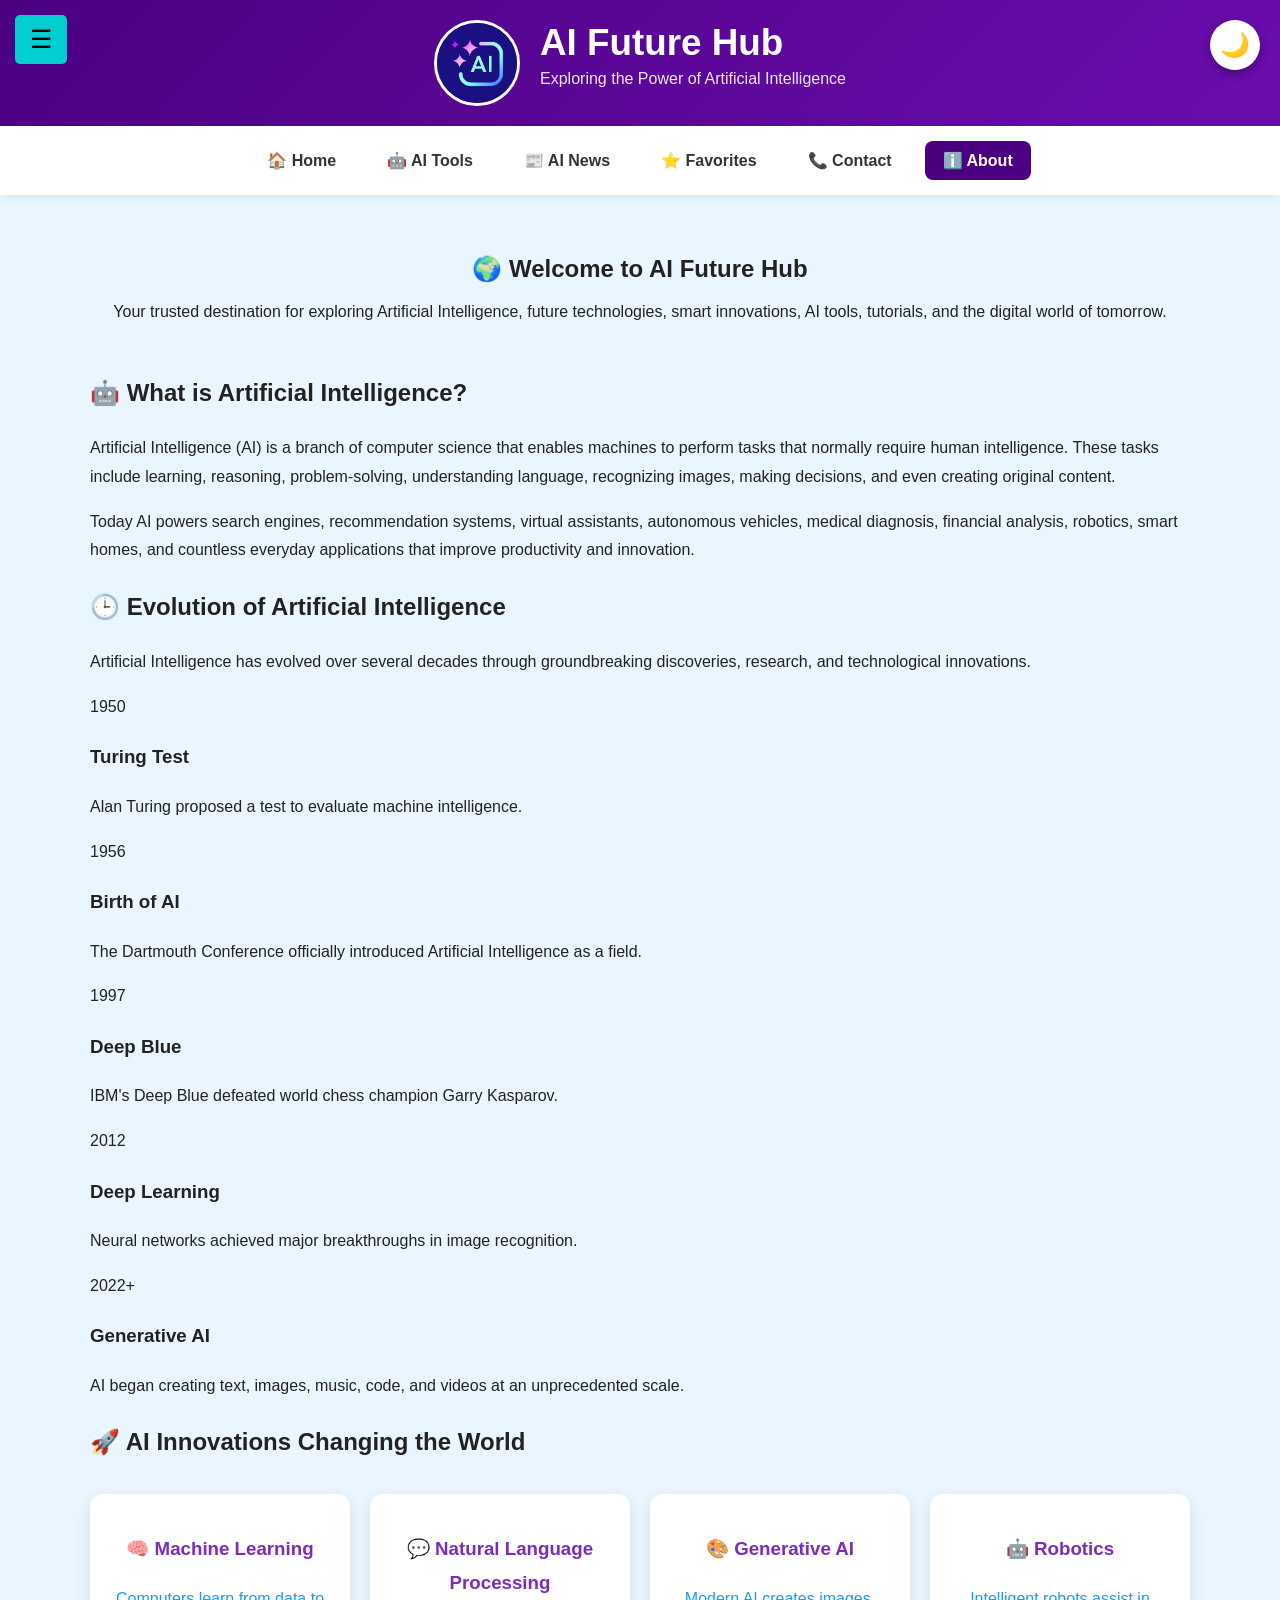
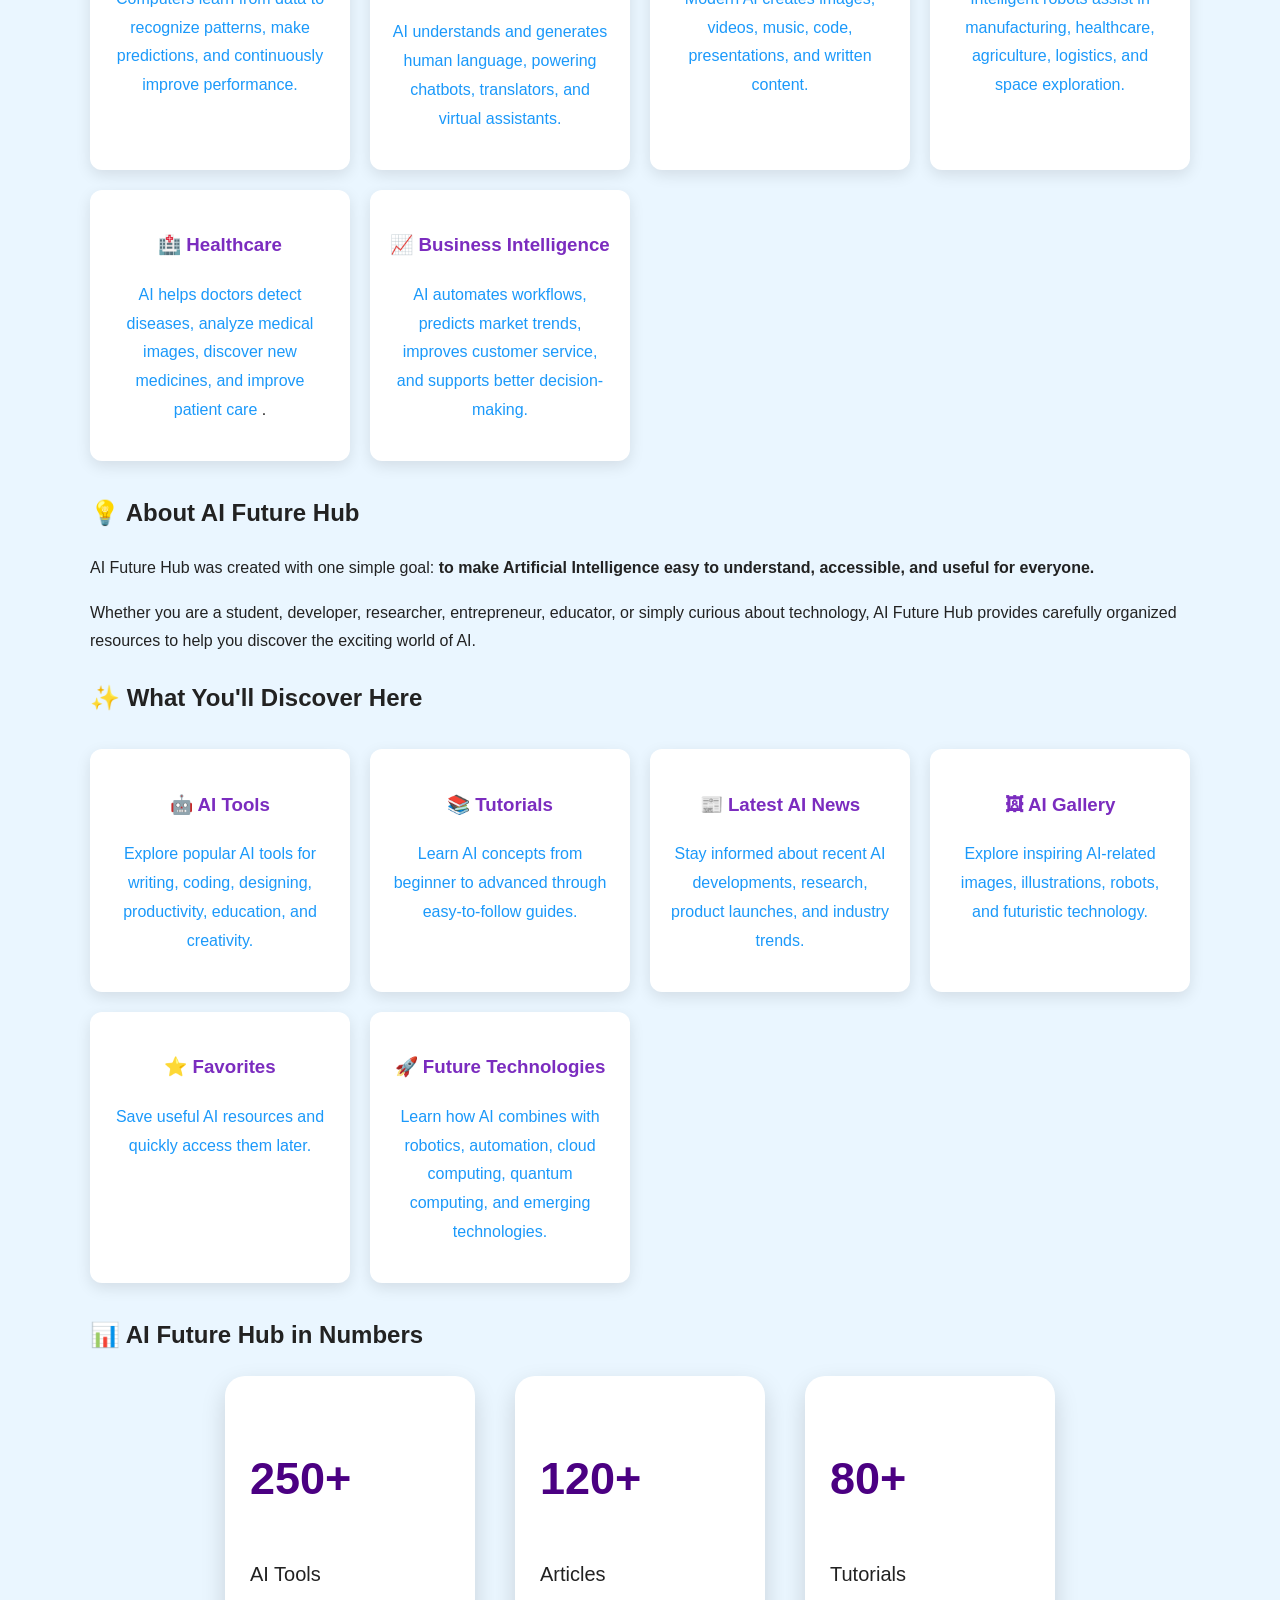
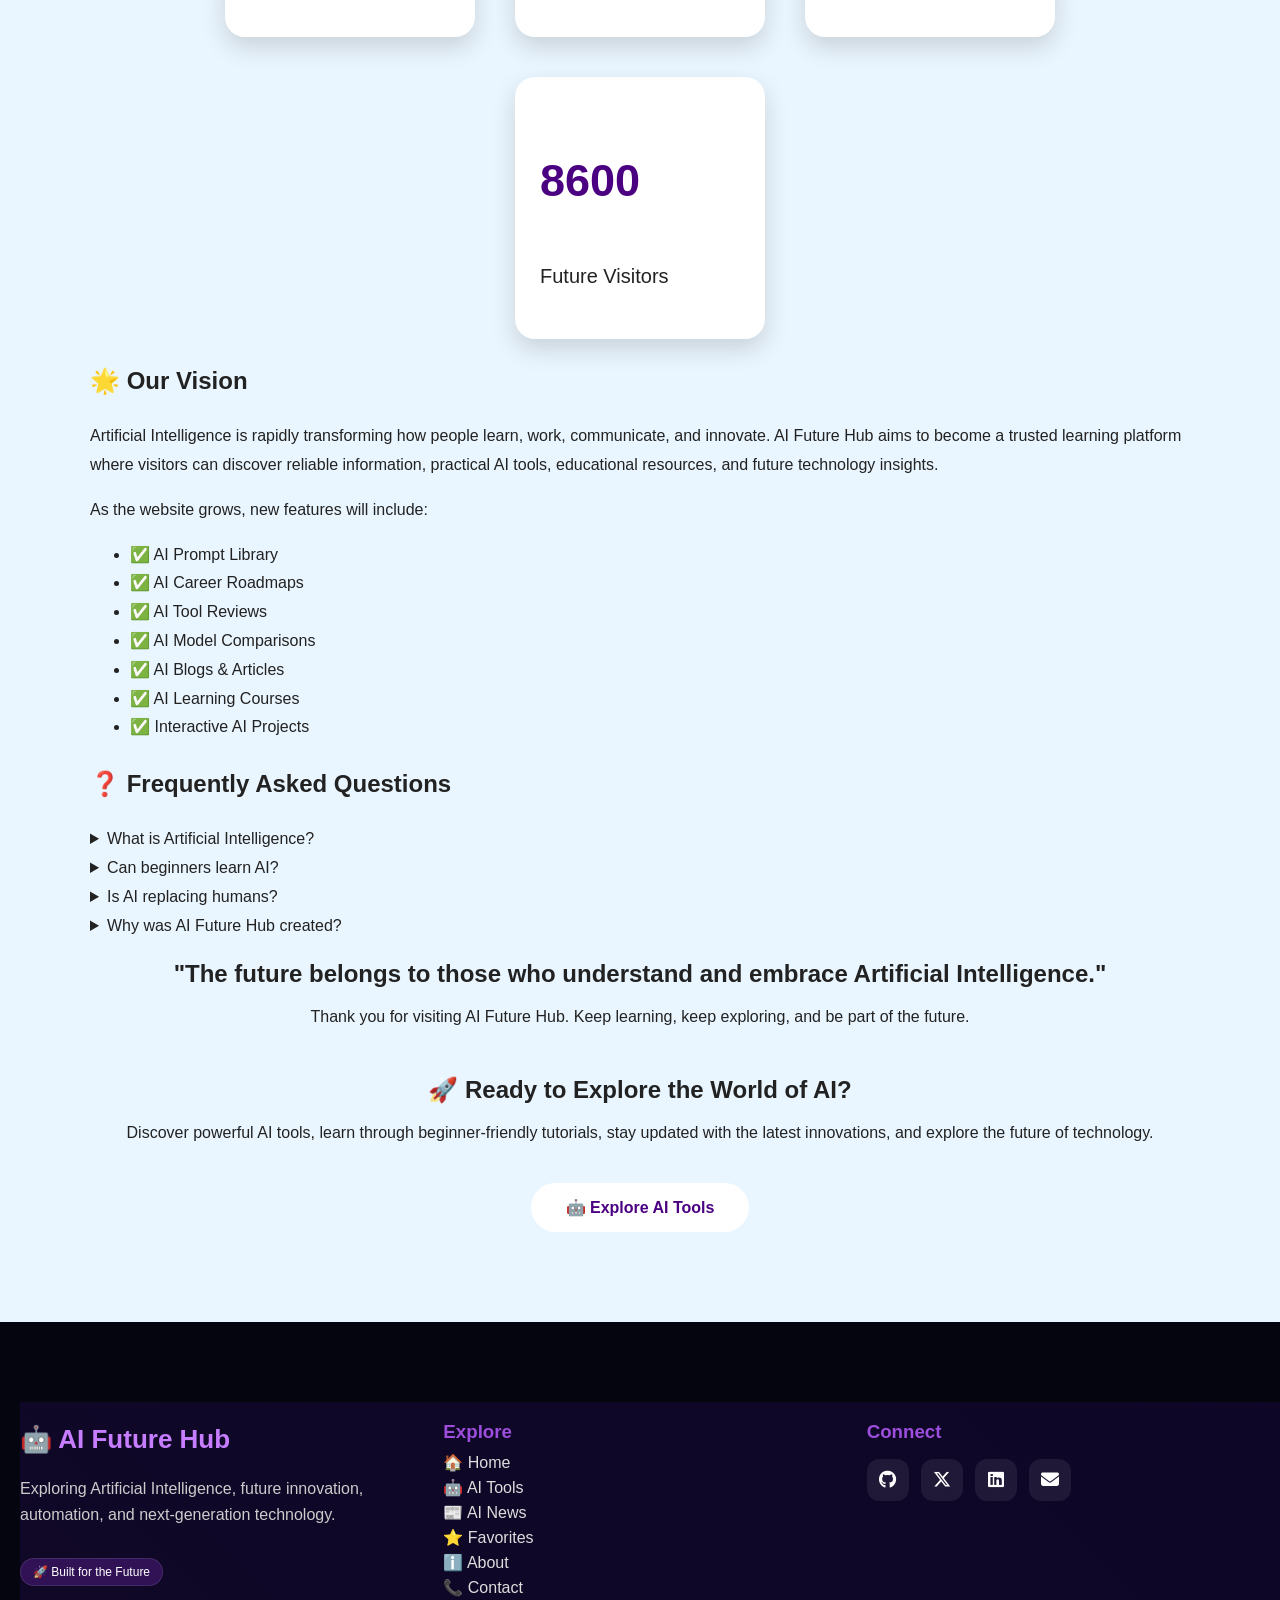
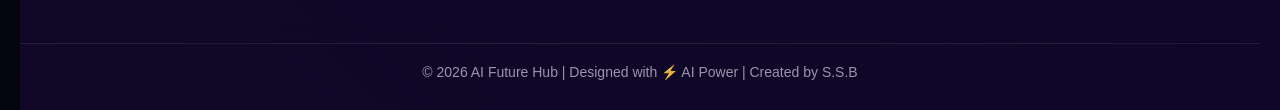
==== about.html @ 4ff78da8 "Add files via upload" ====
<!DOCTYPE html>
<html>

<head>


    <title> AI Future Hub</title>


    <meta charset="UTF-8">
    <meta name="viewport" content="width=device-width, initial-scale=1.0">
    <meta name="description"
        content="AI Future Hub explores artificial intelligence, AI tools, innovations, tutorials, and future technology trends.">


    <meta name="keywords"
        content="AI, Artificial Intelligence, AI tools, Machine Learning, Robotics, Future Technology">


    <meta name="author" content="AI Future Hub">

    <meta property="og:title" content="AI Future Hub">


    <meta property="og:description" content="Explore AI tools, innovations, tutorials and future technology.">




    <meta property="og:type" content="website">
    <meta property="og:url" content="https://aifuturehub.github.io/AI-Future-Hub/">
    <meta property="og:image" content="https://aifuturehub.github.io/AI-Future-Hub/ai_logo.png">


    <link rel="canonical" href="https://aifuturehub.github.io/AI-Future-Hub/">

    <meta name="twitter:card" content="summary_large_image">

    <meta name="twitter:title" content="AI Future Hub">

    <meta name="twitter:description" content="Explore AI tools and future technology">
    <meta name="twitter:image" content="https://aifuturehub.github.io/AI-Future-Hub/ai_logo.png">
    <meta name="robots" content="index, follow">
    <meta name="theme-color" content="#4B0082">




    <meta property="og:site_name" content="AI Future Hub">

    <meta property="og:locale" content="en_US">

    <link rel="stylesheet" href="https://cdnjs.cloudflare.com/ajax/libs/font-awesome/6.5.0/css/all.min.css">

    <link rel="stylesheet" href="style.css">
    <link rel="icon" href="./ai_logo.png" type="image/png">
    <link rel="shortcut icon" href="./ai_logo.png" type="image/png">




</head>

<body>

    <div class="particles"></div>


    <button id="topBtn" title="Go to top">
        ↑
    </button>

    <div class="cursor-glow"></div>

    <button id="themeToggle" class="theme-btn">🌙</button>
    <!-- Sidebar Button -->
    <button class="menu-btn" onclick="openSidebar()">☰</button>

    <!-- Sidebar -->
    <div id="sidebar" class="sidebar">

        <a href="javascript:void(0)" class="closebtn" onclick="closeSidebar()">&times;</a>
        <a href="index.html#home">🏠 Home</a>

        <a href="tools.html">🤖 AI Tools</a>
        <a href="news.html">📰 AI News</a>
        <a href="index.html#tutorials">📚 Tutorials</a>
        <a href="favorites.html">⭐ Favorites</a>
        <a href="contact.html">📞 Contact</a>
        <a href="about.html">ℹ️ About</a>

    </div>





    <!-- Header -->
    <header class="site-header">

        <div class="logo-area">

            <img src="ai_logo.png" alt="AI Future Hub Logo" class="site-logo">

            <div>

                <h1>AI Future Hub</h1>

                <p class="tagline">
                    Exploring the Power of Artificial Intelligence
                </p>

            </div>

        </div>

    </header>

    <!-- Navigation -->

    <nav class="navbar">

        <a href="index.html">🏠 Home</a>
        <a href="tools.html">🤖 AI Tools</a>
        <a href="news.html">📰 AI News</a>
        <a href="favorites.html">⭐ Favorites</a>
        <a href="contact.html">📞 Contact</a>
        <a href="about.html" class="active">ℹ️ About</a>

    </nav>


    <main class="page-container">

        <!-- Hero -->

        <section class="page-banner">

            <h1>🌍 Welcome to AI Future Hub</h1>

            <p>

                Your trusted destination for exploring Artificial Intelligence,
                future technologies, smart innovations, AI tools, tutorials,
                and the digital world of tomorrow.

            </p>

        </section>



        <!-- About AI -->

        <section class="about-section">

            <h2>🤖 What is Artificial Intelligence?</h2>

            <p>

                Artificial Intelligence (AI) is a branch of computer science
                that enables machines to perform tasks that normally require
                human intelligence. These tasks include learning, reasoning,
                problem-solving, understanding language, recognizing images,
                making decisions, and even creating original content.

            </p>

            <p>

                Today AI powers search engines, recommendation systems,
                virtual assistants, autonomous vehicles, medical diagnosis,
                financial analysis, robotics, smart homes, and countless
                everyday applications that improve productivity and innovation.

            </p>

        </section>


        <!-- AI Timeline -->

        <section class="about-section">

            <h2>🕒 Evolution of Artificial Intelligence</h2>

            <p>
                Artificial Intelligence has evolved over several decades through
                groundbreaking discoveries, research, and technological innovations.
            </p>

            <div class="timeline">

                <div class="timeline-item">
                    <span class="year">1950</span>
                    <h3>Turing Test</h3>
                    <p>Alan Turing proposed a test to evaluate machine intelligence.</p>
                </div>

                <div class="timeline-item">
                    <span class="year">1956</span>
                    <h3>Birth of AI</h3>
                    <p>The Dartmouth Conference officially introduced Artificial Intelligence as a field.</p>
                </div>

                <div class="timeline-item">
                    <span class="year">1997</span>
                    <h3>Deep Blue</h3>
                    <p>IBM's Deep Blue defeated world chess champion Garry Kasparov.</p>
                </div>

                <div class="timeline-item">
                    <span class="year">2012</span>
                    <h3>Deep Learning</h3>
                    <p>Neural networks achieved major breakthroughs in image recognition.</p>
                </div>

                <div class="timeline-item">
                    <span class="year">2022+</span>
                    <h3>Generative AI</h3>
                    <p>AI began creating text, images, music, code, and videos at an unprecedented scale.</p>
                </div>

            </div>

        </section>



        <!-- Innovation -->

        <section class="about-section">

            <h2>🚀 AI Innovations Changing the World</h2>

            <div class="feature-grid">

                <div class="feature-card">

                    <h3>
                        <font color="#7b2cbf">🧠 Machine Learning </font>
                    </h3>

                    <p>
                        <font color="1B99FA"> Computers learn from data to recognize patterns,
                            make predictions, and continuously improve performance.
                        </font>



                    </p>

                </div>


                <div class="feature-card">


                    <h3>
                        <font color="#7b2cbf">💬 Natural Language Processing</font>
                    </h3>
                    <p>
                        <font color="1B99FA">
                            AI understands and generates human language,
                            powering chatbots, translators, and virtual assistants.
                        </font>


                    </p>

                </div>


                <div class="feature-card">

                    <h3>
                        <font color="#7b2cbf">🎨 Generative AI</font>
                    </h3>

                    <p>
                        <font color="1B99FA">
                            Modern AI creates images, videos, music,
                            code, presentations, and written content.

                        </font>

                    </p>

                </div>


                <div class="feature-card">

                    <h3>
                        <font color="#7b2cbf">
                            🤖 Robotics
                        </font>
                    </h3>

                    <p>
                        <font color="1B99FA">
                            Intelligent robots assist in manufacturing,
                            healthcare, agriculture, logistics,
                            and space exploration.
                        </font>


                    </p>

                </div>


                <div class="feature-card">

                    <h3>
                        <font color="#7b2cbf">
                            🏥 Healthcare
                        </font>
                    </h3>

                    <p>
                        <font color="1B99FA">
                            AI helps doctors detect diseases,
                            analyze medical images,
                            discover new medicines,
                            and improve patient care
                        </font>
                        .

                    </p>

                </div>


                <div class="feature-card">

                    <h3>
                        <font color="#7b2cbf">
                            📈 Business Intelligence
                        </font>
                    </h3>


                    <p>
                        <font color="1B99FA">
                            AI automates workflows,
                            predicts market trends,
                            improves customer service,
                            and supports better decision-making.

                        </font>

                    </p>

                </div>

            </div>

        </section>



        <!-- About Website -->

        <section class="about-section">

            <h2>💡 About AI Future Hub</h2>

            <p>

                AI Future Hub was created with one simple goal:

                <strong>to make Artificial Intelligence easy to understand,
                    accessible, and useful for everyone.</strong>

            </p>

            <p>

                Whether you are a student,
                developer,
                researcher,
                entrepreneur,
                educator,
                or simply curious about technology,
                AI Future Hub provides carefully organized resources to help
                you discover the exciting world of AI.

            </p>

        </section>



        <!-- Features -->

        <section class="about-section">

            <h2>✨ What You'll Discover Here</h2>

            <div class="feature-grid">

                <div class="feature-card">

                    <h3>
                        <font color="#7b2cbf">
                            🤖 AI Tools
                        </font>
                    </h3>


                    <p>
                        <font color="1B99FA">
                            Explore popular AI tools for writing,
                            coding,
                            designing,
                            productivity,
                            education,
                            and creativity.
                        </font>


                    </p>

                </div>

                <div class="feature-card">

                    <h3>
                        <font color="#7b2cbf">
                            📚 Tutorials
                        </font>
                    </h3>


                    <p>
                        <font color="1B99FA">
                            Learn AI concepts from beginner
                            to advanced through easy-to-follow guides.

                        </font>

                    </p>

                </div>

                <div class="feature-card">

                    <h3>
                        <font color="#7b2cbf">
                            📰 Latest AI News
                        </font>
                    </h3>


                    <p>
                        <font color="1B99FA">
                            Stay informed about recent AI developments,
                            research,
                            product launches,
                            and industry trends.
                        </font>


                    </p>

                </div>

                <div class="feature-card">

                    <h3>
                        <font color="#7b2cbf">
                            🖼 AI Gallery
                        </font>
                    </h3>


                    <p>
                        <font color="1B99FA">
                            Explore inspiring AI-related
                            images,
                            illustrations,
                            robots,
                            and futuristic technology.

                        </font>

                    </p>

                </div>

                <div class="feature-card">

                    <h3>
                        <font color="#7b2cbf">
                            ⭐ Favorites
                        </font>
                    </h3>


                    <p>
                        <font color="1B99FA">
                            Save useful AI resources
                            and quickly access them later.
                        </font>


                    </p>

                </div>

                <div class="feature-card">

                    <h3>
                        <font color="#7b2cbf">
                            🚀 Future Technologies
                        </font>
                    </h3>


                    <p>
                        <font color="1B99FA">
                            Learn how AI combines with robotics,
                            automation,
                            cloud computing,
                            quantum computing,
                            and emerging technologies.

                        </font>

                    </p>

                </div>

            </div>

        </section>


        <!-- Statistics -->

        <section class="about-section">

            <h2>📊 AI Future Hub in Numbers</h2>

            <div class="stats-container">

                <div class="stat-box">
                    <h1 class="counter" data-target="250">0</h1>
                    <p>AI Tools</p>
                </div>

                <div class="stat-box">
                    <h1 class="counter" data-target="120">0</h1>
                    <p>Articles</p>
                </div>

                <div class="stat-box">
                    <h1 class="counter" data-target="80">0</h1>
                    <p>Tutorials</p>
                </div>

                <div class="stat-box">
                    <h1 class="counter" data-target="10000">0</h1>
                    <p>Future Visitors</p>
                </div>

            </div>

        </section>



        <!-- Vision -->

        <section class="about-section">

            <h2>🌟 Our Vision</h2>

            <p>

                Artificial Intelligence is rapidly transforming how people
                learn, work, communicate, and innovate.

                AI Future Hub aims to become a trusted learning platform
                where visitors can discover reliable information,
                practical AI tools,
                educational resources,
                and future technology insights.

            </p>

            <p>

                As the website grows,
                new features will include:

            </p>

            <ul>

                <li>✅ AI Prompt Library</li>

                <li>✅ AI Career Roadmaps</li>

                <li>✅ AI Tool Reviews</li>

                <li>✅ AI Model Comparisons</li>

                <li>✅ AI Blogs & Articles</li>

                <li>✅ AI Learning Courses</li>

                <li>✅ Interactive AI Projects</li>

            </ul>

        </section>


        <!-- FAQ -->

        <section class="about-section">

            <h2>❓ Frequently Asked Questions</h2>

            <details>
                <summary>What is Artificial Intelligence?</summary>

                <p>
                    Artificial Intelligence is the ability of computers to perform
                    tasks that normally require human intelligence such as learning,
                    reasoning, decision-making, and language understanding.
                </p>

            </details>

            <details>
                <summary>Can beginners learn AI?</summary>

                <p>
                    Absolutely. Anyone with curiosity and dedication can start
                    learning AI through tutorials, online courses, and practical projects.
                </p>

            </details>

            <details>
                <summary>Is AI replacing humans?</summary>

                <p>
                    AI is changing how many tasks are performed. In many cases it
                    automates repetitive work while creating demand for new skills
                    and roles that involve working with AI.
                </p>

            </details>

            <details>
                <summary>Why was AI Future Hub created?</summary>

                <p>
                    AI Future Hub aims to make Artificial Intelligence easier to
                    understand by providing tutorials, tools, news, and educational
                    resources in one place.
                </p>

            </details>

        </section>



        <!-- Quote -->

        <section class="page-banner">

            <h2>

                "The future belongs to those who understand and embrace
                Artificial Intelligence."

            </h2>

            <p>

                Thank you for visiting AI Future Hub.
                Keep learning, keep exploring, and be part of the future.

            </p>

        </section>



        <section class="page-banner">

            <h2>🚀 Ready to Explore the World of AI?</h2>

            <p>
                Discover powerful AI tools, learn through beginner-friendly tutorials,
                stay updated with the latest innovations, and explore the future of technology.
            </p>

            <a href="tools.html" class="hero-btn">
                🤖 Explore AI Tools
            </a>

        </section>





    </main>



    <footer class="footer-ultra">

        <!-- animated background layer -->
        <div class="footer-bg-animation"></div>

        <!-- wave top -->
        <div class="footer-wave"></div>

        <div class="footer-container-ultra">

            <!-- BRAND -->
            <div class="footer-box-ultra">

                <h2>🤖 AI Future Hub</h2>

                <p>
                    Exploring Artificial Intelligence,
                    future innovation, automation,
                    and next-generation technology.
                </p>

                <div class="ai-tag">
                    🚀 Built for the Future
                </div>

            </div>

            <!-- LINKS -->
            <div class="footer-box-ultra">

                <h3>Explore</h3>

                <a href="index.html">🏠 Home</a>
                <a href="tools.html">🤖 AI Tools</a>
                <a href="news.html">📰 AI News</a>
                <a href="favorites.html">⭐ Favorites</a>
                <a href="about.html">ℹ️ About</a>
                <a href="contact.html">📞 Contact</a>

            </div>

            <!-- SOCIAL -->
            <div class="footer-box-ultra">

                <h3>Connect</h3>

                <div class="social-ultra">

                    <a href="#" onclick="alert('GitHub link not added yet')"><i class="fab fa-github"></i></a>
                    <a href="#" onclick="alert('Twitter/X link not added yet')"><i class="fab fa-x-twitter"></i></a>
                    <a href="#" onclick="alert('LinkedIn link not added yet')"><i class="fab fa-linkedin"></i></a>
                    <a href="#" onclick="alert('Email will be added later')"><i class="fas fa-envelope"></i></a>

                </div>

            </div>

        </div>

        <div class="footer-bottom-ultra">
            © 2026 AI Future Hub | Designed with ⚡ AI Power | Created by S.S.B
        </div>

    </footer>




    <button id="topBtn" title="Go to top">
        ↑
    </button>


    <script type="module" src="script.js"></script>







</body>

</html>
---- style.css ----
body {
    margin: 0;
    padding: 0;
    background: #EAF6FF;
    font-family: Arial, Helvetica, sans-serif;
    color: #222;
}



.site-header {

    background: linear-gradient(135deg, #4B0082, #6A0DAD);

    color: white;

    padding: 20px;

    box-shadow: 0 5px 15px rgba(0, 0, 0, .2);

}

.logo-area {

    display: flex;

    align-items: center;

    justify-content: center;

    gap: 20px;

    flex-wrap: wrap;

}

.site-logo {

    width: 80px;

    height: 80px;

    border-radius: 50%;

    object-fit: cover;

    border: 3px solid white;

}

.site-header h1 {

    margin: 0;

    font-size: 2.3rem;

}

.tagline {

    margin-top: 6px;

    opacity: .9;

}

.navbar {

    display: flex;

    justify-content: center;

    flex-wrap: wrap;

    gap: 15px;

    background: #fff;

    padding: 15px;

    box-shadow: 0 2px 10px rgba(0, 0, 0, .08);

}

.navbar a {

    text-decoration: none;

    color: #333;

    padding: 10px 18px;

    border-radius: 8px;

    transition: .3s;

    font-weight: bold;

}

.navbar a:hover {

    background: #6A0DAD;

    color: white;

}

.navbar .active {

    background: #4B0082;

    color: white;

}

.navbar {

    position: sticky;

    top: 0;

    z-index: 1000;

}



.page-container {
    max-width: 1100px;
    margin: auto;
    padding: 40px 20px;
}

.page-banner {
    text-align: center;
    margin-bottom: 50px;
}

.about-section {
    line-height: 1.8;
}

.feature-grid {
    display: grid;
    grid-template-columns: repeat(auto-fit, minmax(220px, 1fr));
    gap: 20px;
    margin: 30px 0;
}

.feature-card {
    background: white;
    padding: 20px;
    border-radius: 12px;
    box-shadow: 0 5px 15px rgba(0, 0, 0, .1);
    text-align: center;
    transition: .3s;
}

.feature-card:hover {
    transform: translateY(-6px);
}




/* SIDEBAR */
.sidebar {
    height: 100%;
    width: 0;
    position: fixed;
    top: 0;
    left: 0;
    background: #111;
    overflow-x: hidden;
    transition: 0.4s;
    padding-top: 60px;
    z-index: 999;
}

.sidebar a {
    display: block;
    padding: 15px;
    color: white;
    text-decoration: none;
}

.sidebar a:hover {
    background: #333;
}

.closebtn {
    position: absolute;
    top: 10px;
    right: 20px;
    font-size: 35px;
}


/* MENU BUTTON */
.menu-btn {
    position: fixed;
    top: 15px;
    left: 15px;
    font-size: 25px;
    padding: 10px 15px;
    background: #00CED1;
    border: none;
    cursor: pointer;
    border-radius: 5px;
    z-index: 1000;
}


/* Loading Screen */


#loader {


    position: fixed;


    width: 100%;


    height: 100%;


    background: #4B0082;


    top: 0;


    left: 0;


    display: flex;


    justify-content: center;


    align-items: center;


    z-index: 9999;


    color: white;


    transition: 1s;


}



.loader-content {


    text-align: center;


}



.robot {


    font-size: 70px;


    animation: robotMove 1s infinite alternate;


}



.loader-content h2 {


    font-size: 35px;


    color: white;


}



.loader-content p {


    font-size: 18px;


}



/* Robot Animation */


@keyframes robotMove {


    from {

        transform: translateY(0);

    }


    to {

        transform: translateY(-15px);

    }


}



/* Hide Loader */


.loader-hide {


    opacity: 0;

    visibility: hidden;


}




.theme-btn {

    position: absolute;

    top: 20px;

    right: 20px;

    width: 50px;

    height: 50px;

    border: none;

    border-radius: 50%;

    background: white;

    cursor: pointer;

    font-size: 24px;

    transition: 0.3s;

    box-shadow: 0 4px 10px rgba(0, 0, 0, .3);

}

.theme-btn:hover {

    transform: scale(1.1);

}


.dark-mode {

    background: #121212;
    color: white;

}

.dark-mode nav {

    background: #222;

}

.dark-mode .card {

    background: #1e1e1e;
    color: white;

}

.dark-mode table {

    background: #2a0052;

}

.dark-mode a {

    color: white;

}

.dark-mode .footer {

    background: #080808;

}

.dark-mode table {
    background: #121212;
    color: #ffffff;
    border-collapse: collapse;
}

.dark-mode th {
    background: #4B0082;
    color: white;
}

.dark-mode tr:nth-child(even) td {
    background: #1e1e1e;
}

.dark-mode tr:nth-child(odd) td {
    background: #151515;
}

/* Futuristic Hero */


.hero {


    padding: 50px 20px;

    text-align: center;


    background:

        linear-gradient(135deg,
            #4B0082,
            #00cfd5);


    color: white;


    border-radius: 0 0 40px 40px;


    animation: heroMove 8s infinite alternate;


}



.hero img {


    width: 70%;


    max-width: 900px;


    border-radius: 25px;


    margin: 25px;


    box-shadow:

        0 20px 40px rgba(0, 0, 0, .4);


}



.hero h2 {


    font-size: 40px;


}



.hero p {


    font-size: 20px;


    max-width: 700px;


    margin: auto;


}



/* Button */


.hero-btn {


    display: inline-block;


    margin-top: 25px;


    padding: 15px 35px;


    background: white;


    color: #4B0082;


    text-decoration: none;


    border-radius: 30px;


    font-weight: bold;


    transition: .3s;


}



.hero-btn:hover {


    transform: scale(1.1);


    background: #111;


    color: white;


}

video {

    max-width: 100%;

    height: auto;

}

/* Moving Gradient */


@keyframes heroMove {


    from {

        background-position: left;

    }


    to {

        background-position: right;

    }


}



/* Premium AI Cards */


.card-container {


    display: flex;

    justify-content: center;

    flex-wrap: wrap;

    gap: 30px;


}



.card {


    width: 300px;

    background: white;


    border-radius: 20px;


    overflow: hidden;


    box-shadow:

        0 10px 25px rgba(0, 0, 0, 0.15);


    transition: 0.4s;


}



.card:hover {


    transform: translateY(-15px);


    box-shadow:

        0 20px 40px rgba(75, 0, 130, 0.4);


}



.card-img {


    overflow: hidden;


}



.card img {


    width: 100%;

    height: 200px;

    object-fit: cover;


    transition: 0.5s;


}



.card:hover img {


    transform: scale(1.1);


}



.card-content {


    padding: 20px;


    text-align: center;


}



.card-content h3 {


    color: #4B0082;


}



.card-content button {


    background: #4B0082;


    color: white;


    border: none;


    padding: 10px 25px;


    border-radius: 20px;


    cursor: pointer;


    transition: 0.3s;


}



.card-content button:hover {


    background: #00cfd5;


    transform: scale(1.05);


}



.dark-mode .card {


    background: #1e1e1e;

    color: white;


}


.dark-mode .card-content h3 {


    color: #00ffff;


}




/* AI Gallery */


.gallery-section {


    padding: 50px 20px;

    text-align: center;


}



.gallery-section h2 {


    color: #4B0082;

    font-size: 35px;


}



.gallery-container {


    display: grid;


    grid-template-columns:

        repeat(auto-fit, minmax(250px, 1fr));


    gap: 25px;


    margin-top: 30px;


}



.gallery-item {


    background: white;


    border-radius: 20px;


    overflow: hidden;


    box-shadow:

        0 10px 25px rgba(0, 0, 0, .15);


    transition: .4s;


}



.gallery-item:hover {


    transform: translateY(-10px);


}



.gallery-item img {


    width: 100%;


    height: 220px;


    object-fit: cover;


    transition: .5s;


}



.gallery-item:hover img {


    transform: scale(1.1);


}



.gallery-item h3 {


    padding: 15px;


    color: #4B0082;


}



/* Dark Mode */


.dark-mode .gallery-item {


    background: #1e1e1e;


}



.dark-mode .gallery-item h3 {


    color: #00ffff;


}



.dark-mode .gallery-section h2 {


    color: #00ffff;


}



/* AI News Section */


.news-section {

    padding: 50px 20px;

    text-align: center;

}



.news-section h2 {

    color: #4B0082;

    font-size: 35px;

}



.news-container {


    display: flex;

    justify-content: center;

    flex-wrap: wrap;

    gap: 30px;

    margin-top: 30px;

}



.news-card {


    width: 300px;


    background: white;


    padding: 25px;


    border-radius: 20px;


    text-align: left;


    box-shadow:

        0 10px 25px rgba(0, 0, 0, .15);


    transition: .4s;


}



.news-card:hover {


    transform: translateY(-12px);


}



.news-card span {


    background: #4B0082;


    color: white;


    padding: 5px 15px;


    border-radius: 20px;


}



.news-card h3 {


    margin-top: 20px;

    color: #4B0082;


}



.news-card a {


    color: #00a9b5;


    text-decoration: none;


    font-weight: bold;


}



/* Dark Mode */


.dark-mode .news-card {


    background: #1e1e1e;

    color: white;


}



.dark-mode .news-card h3 {


    color: #00ffff;


}



.dark-mode .news-section h2 {


    color: #00ffff;


}




/* Statistics Section */


.stats {


    text-align: center;

    padding: 50px 20px;

}



.stats h2 {


    color: #4B0082;

    margin-bottom: 40px;


}



.stats-container {


    display: flex;

    justify-content: center;

    flex-wrap: wrap;

    gap: 40px;


}



.stat-box {


    width: 200px;

    padding: 25px;


    background: white;


    border-radius: 20px;


    box-shadow: 0 10px 25px rgba(0, 0, 0, .15);


    transition: .4s;


}



.stat-box:hover {


    transform: translateY(-10px);


}



.stat-box h1 {


    font-size: 45px;

    color: #4B0082;


}



.stat-box p {


    font-size: 20px;


}



/* Dark Mode */


.dark-mode .stat-box {


    background: #1e1e1e;

    color: white;


}


.dark-mode .stats h2 {


    color: #00ffff;


}



/* Back To Top Button */

#topBtn {


    position: fixed;

    bottom: 30px;

    right: 30px;


    width: 50px;

    height: 50px;


    border: none;

    border-radius: 50%;


    background: #4B0082;

    color: white;


    font-size: 25px;


    cursor: pointer;


    display: none;


    box-shadow: 0 5px 15px rgba(0, 0, 0, 0.3);


    transition: 0.3s;


}



#topBtn:hover {


    background: #00cfd5;

    transform: translateY(-5px);


}


/* Tutorial Section */


.tutorial-section {

    padding: 50px 20px;

    text-align: center;

}



.tutorial-section h2 {

    font-size: 35px;

    color: #4B0082;

}



.tutorial-container {


    display: flex;

    justify-content: center;

    flex-wrap: wrap;

    gap: 30px;

    margin-top: 30px;


}



.tutorial-card {


    width: 280px;


    padding: 30px;


    background: white;


    border-radius: 20px;


    box-shadow:

        0 10px 25px rgba(0, 0, 0, .15);


    transition: .4s;


}



.tutorial-card:hover {


    transform: translateY(-12px);


}



.tutorial-card h3 {


    color: #4B0082;


}



.tutorial-card button {


    margin-top: 20px;


    padding: 10px 25px;


    border: none;


    border-radius: 25px;


    background: #4B0082;


    color: white;


    cursor: pointer;


    transition: .3s;


}



.tutorial-card button:hover {


    background: #00cfd5;


    transform: scale(1.05);


}



/* Dark Mode */


.dark-mode .tutorial-card {


    background: #1e1e1e;

    color: white;


}



.dark-mode .tutorial-card h3 {


    color: #00ffff;


}



.dark-mode .tutorial-section h2 {


    color: #00ffff;


}


.footer {


    background: #4B0082;

    color: white;

    padding: 40px 20px;

    margin-top: 50px;


}



.footer-container {


    display: flex;

    justify-content: space-around;

    flex-wrap: wrap;

    gap: 30px;


}



.footer-box {


    max-width: 250px;


}



.footer-box h2,
.footer-box h3 {


    color: #00ffff;


}



.footer-box a {


    display: block;

    color: white;

    text-decoration: none;

    margin: 10px 0;


}



.footer-box a:hover {


    color: #00ffff;

    transform: translateX(5px);

    transition: .3s;


}



.copyright {


    text-align: center;

    margin-top: 20px;


}


/* Mobile Responsive Design */


@media(max-width:768px) {



    body {

        overflow-x: hidden;

    }



    /* Header */


    h1 {

        font-size: 28px;

    }


    h2 {

        font-size: 24px;

    }



    /* Navigation */


    nav {

        display: none;

    }



    /* Sidebar */


    .sidebar {

        width: 80%;

    }



    /* Hero */


    .hero img {

        width: 95%;

    }


    .hero h2 {

        font-size: 28px;

    }


    .hero p {

        font-size: 16px;

    }



    /* Cards */


    .card-container {

        flex-direction: column;

        align-items: center;

    }


    .card {

        width: 90%;

    }



    /* Gallery */


    .gallery-container {

        grid-template-columns: 1fr;

    }



    /* News */


    .news-container {

        flex-direction: column;

        align-items: center;

    }



    .news-card {

        width: 90%;

    }



    /* Tutorials */


    .tutorial-container {

        flex-direction: column;

        align-items: center;

    }



    .tutorial-card {

        width: 90%;

    }



    /* Statistics */


    .stats-container {

        flex-direction: column;

        align-items: center;

    }



    /* Footer */


    .footer-container {

        flex-direction: column;

        text-align: center;

    }



    .theme-toggle {

        right: 15px;

        top: 15px;

    }


}


/* AI Tools Page */



.search-container {

    text-align: center;

    margin: 40px auto;

}

.search-container input {

    width: 80%;

    max-width: 500px;

    padding: 15px;

    border: none;

    border-radius: 30px;

    font-size: 17px;

    outline: none;

    box-shadow: 0 5px 20px rgba(0, 0, 0, .15);

    transition: .3s;

}

.search-container input:focus {

    transform: scale(1.02);

    box-shadow: 0 8px 25px rgba(75, 0, 130, .35);

}





.tools-page {


    text-align: center;

    padding: 50px 20px;


}



.tool-container {


    display: flex;

    justify-content: center;

    flex-wrap: wrap;

    gap: 30px;


}



.tool-card {


    width: 300px;


    background: white;


    padding: 30px;


    border-radius: 25px;


    box-shadow:

        0 10px 25px rgba(0, 0, 0, .15);


    transition: .4s;


    position: relative;


}



.tool-card:hover {


    transform: translateY(-15px);


    box-shadow:

        0 20px 40px rgba(75, 0, 130, .4);


}



.badge {


    position: absolute;


    top: 20px;


    right: 20px;


    background: #00cfd5;


    color: white;


    padding: 5px 15px;


    border-radius: 20px;


    font-size: 14px;


}



.ud {
    background: #0ad415;
}


.fd {
    background: #3267f7;
}

.paid {


    background: #ff4d4d;


}



.rating {


    font-size: 20px;


    margin: 15px;


}



.tool-btn {


    display: inline-block;


    background: #4B0082;


    color: white;


    padding: 12px 25px;


    border-radius: 25px;


    text-decoration: none;


    transition: .3s;


}



.tool-btn:hover {


    background: #00cfd5;


}



.dark-mode .tool-card {


    background: #1e1e1e;

    color: white;


}


/* Favorite Button */


.favorite-btn {


    margin-top: 15px;


    padding: 10px 20px;


    border: none;


    border-radius: 25px;


    background: #ff4d6d;


    color: white;


    cursor: pointer;


    transition: .3s;


}



.favorite-btn:hover {


    transform: scale(1.1);


}


.favorites-section {


    text-align: center;

    padding: 50px 20px;


}



#favoriteList {


    display: flex;

    justify-content: center;

    flex-wrap: wrap;

    gap: 30px;


}

img {

    max-width: 100%;

    height: auto;

}

body {

    animation: pageLoad .5s ease;

}







/* =========================
   ULTRA AI FUTURE FOOTER
========================= */

.footer-ultra {
    position: relative;
    background: #050510;
    color: white;
    padding: 80px 20px 30px;
    overflow: hidden;
}

/* animated gradient background */
.footer-bg-animation {
    position: absolute;
    width: 200%;
    height: 200%;
    background: linear-gradient(45deg,
            #7b2cbf,
            #3a0ca3,
            #4361ee,
            #7209b7);
    background-size: 400% 400%;
    animation: gradientMove 12s ease infinite;
    opacity: 0.15;
    z-index: 0;
}

@keyframes gradientMove {
    0% {
        background-position: 0% 50%;
    }

    50% {
        background-position: 100% 50%;
    }

    100% {
        background-position: 0% 50%;
    }
}

/* wave top */
.footer-wave {
    position: absolute;
    top: -1px;
    left: 0;
    width: 100%;
    height: 60px;
    background: url("https://svgshare.com/i/uR2.svg");
    background-size: cover;
}

/* container */
.footer-container-ultra {
    display: flex;
    flex-wrap: wrap;
    justify-content: space-between;
    gap: 30px;
    position: relative;
    z-index: 1;
}

/* boxes */
.footer-box-ultra {
    flex: 1;
    min-width: 220px;
}

.footer-box-ultra h2 {
    font-size: 26px;
    color: #c77dff;
}

.footer-box-ultra h3 {
    color: #9d4edd;
    margin-bottom: 10px;
}

.footer-box-ultra p {
    color: #ccc;
    line-height: 1.6;
}

/* links */
.footer-box-ultra a {
    display: block;
    color: #ddd;
    text-decoration: none;
    margin: 6px 0;
    transition: 0.3s;
}

.footer-box-ultra a:hover {
    color: #c77dff;
    transform: translateX(6px);
}

/* AI badge */
.ai-tag {
    margin-top: 15px;
    display: inline-block;
    padding: 6px 12px;
    border-radius: 20px;
    background: rgba(123, 44, 191, 0.3);
    border: 1px solid rgba(255, 255, 255, 0.1);
    font-size: 12px;
}

/* social icons */
.social-ultra {
    display: flex;
    gap: 12px;
    margin-top: 10px;
}

.social-ultra a {
    width: 42px;
    height: 42px;
    display: flex;
    align-items: center;
    justify-content: center;
    border-radius: 12px;
    background: rgba(255, 255, 255, 0.08);
    color: white;
    font-size: 18px;
    transition: 0.3s;
    backdrop-filter: blur(10px);
}

.social-ultra a:hover {
    transform: translateY(-6px) scale(1.15);
    background: #7b2cbf;
}

/* bottom */
.footer-bottom-ultra {
    text-align: center;
    margin-top: 40px;
    padding-top: 20px;
    border-top: 1px solid rgba(255, 255, 255, 0.1);
    color: #aaa;
    font-size: 14px;
}





/* For live News................................................................. */


.news-card a {
    display: inline-block;
    margin-top: 10px;
    color: #7b2cbf;
    font-weight: bold;
    text-decoration: none;
}

.news-card a:hover {
    color: #9d4edd;
}





@keyframes pageLoad {


    from {

        opacity: 0;

    }


    to {

        opacity: 1;

    }


}




@media(max-width:768px) {

    .logo-area {

        flex-direction: column;

        text-align: center;

    }

    .navbar {

        gap: 8px;

    }

    .navbar a {

        padding: 8px 12px;

        font-size: .9rem;

    }

}












.particles {
    position: fixed;
    top: 0;
    left: 0;
    width: 100%;
    height: 100%;
    overflow: hidden;
    z-index: -2;
}

.particles span {
    position: absolute;
    display: block;
    width: 6px;
    height: 6px;
    background: rgba(199, 125, 255, 0.6);
    border-radius: 50%;
    animation: floatUp linear infinite;
}

@keyframes floatUp {
    0% {
        transform: translateY(100vh) scale(0);
        opacity: 0;
    }
    10% {
        opacity: 1;
    }
    100% {
        transform: translateY(-10vh) scale(1);
        opacity: 0;
    }
}





html {
    scroll-behavior: smooth;
}



body.dark .news-card,
body.dark .featured-card {
    background: rgba(255, 255, 255, 0.07) !important;
    color: #ffffff !important;
    border: 1px solid rgba(255, 255, 255, 0.12) !important;
    backdrop-filter: blur(12px);
}


body.dark .news-card h3,
body.dark .news-card p,
body.dark .news-card span,
body.dark .featured-card h3,
body.dark .featured-card p {
    color: #ffffff !important;
}
body.dark .news-card span {
    background: #7b2cbf;
    color: white !important;
}


.cursor-glow {
    position: fixed;
    width: 200px;
    height: 200px;
    background: radial-gradient(circle, rgba(123,44,191,0.3), transparent 70%);
    border-radius: 50%;
    pointer-events: none;
    transform: translate(-50%, -50%);
    z-index: -1;
}
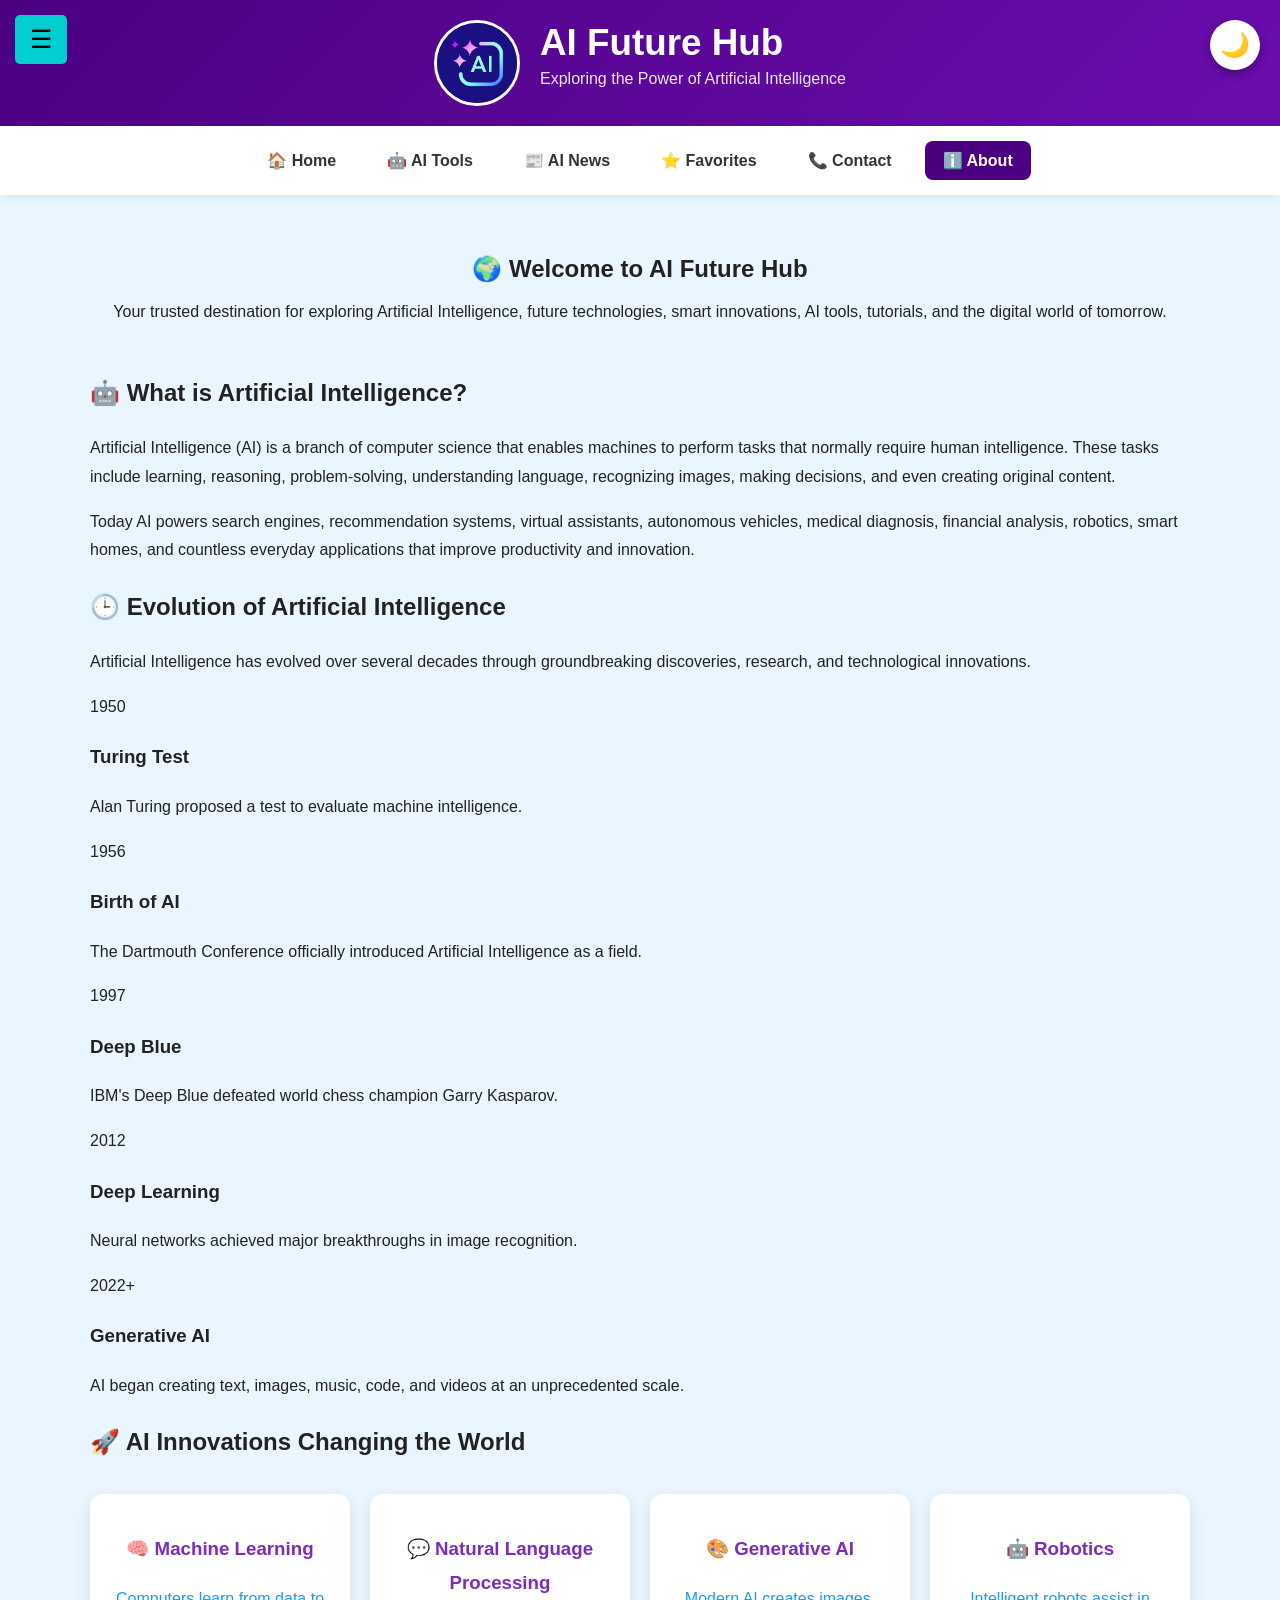
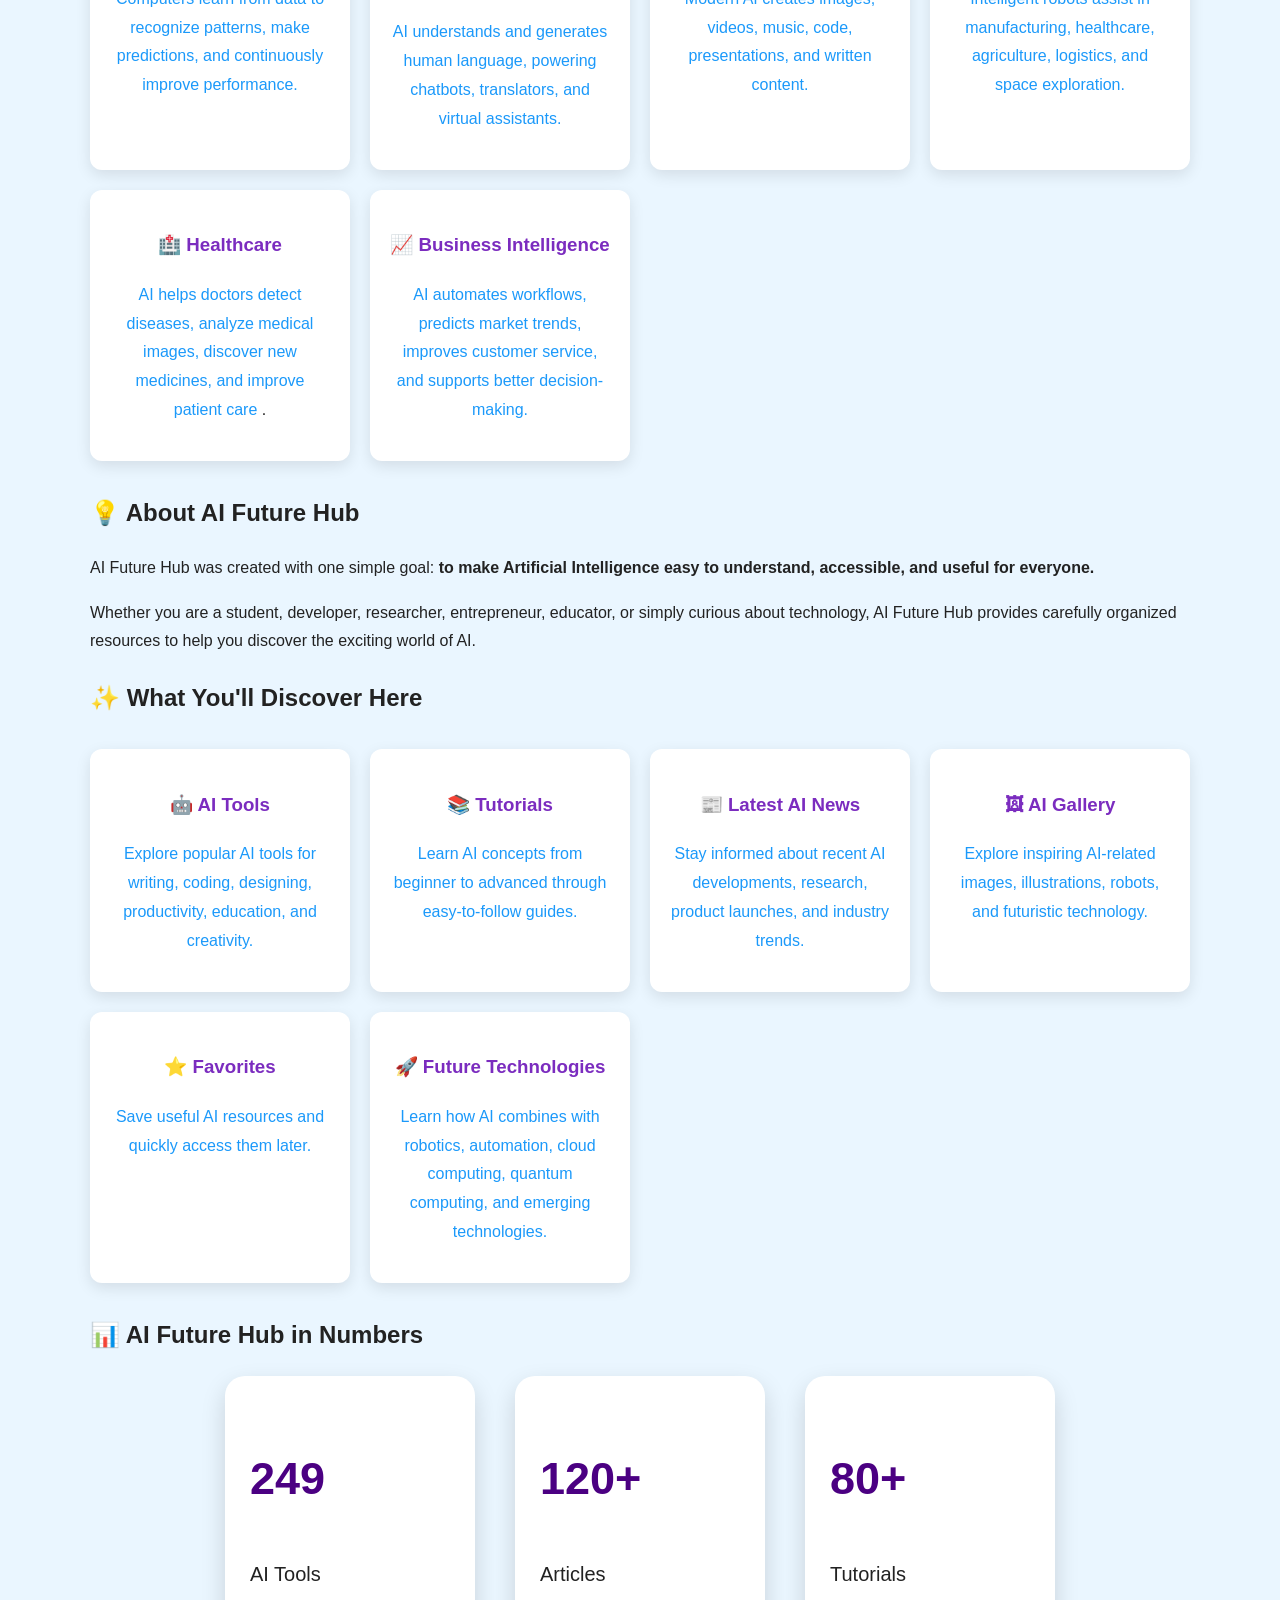
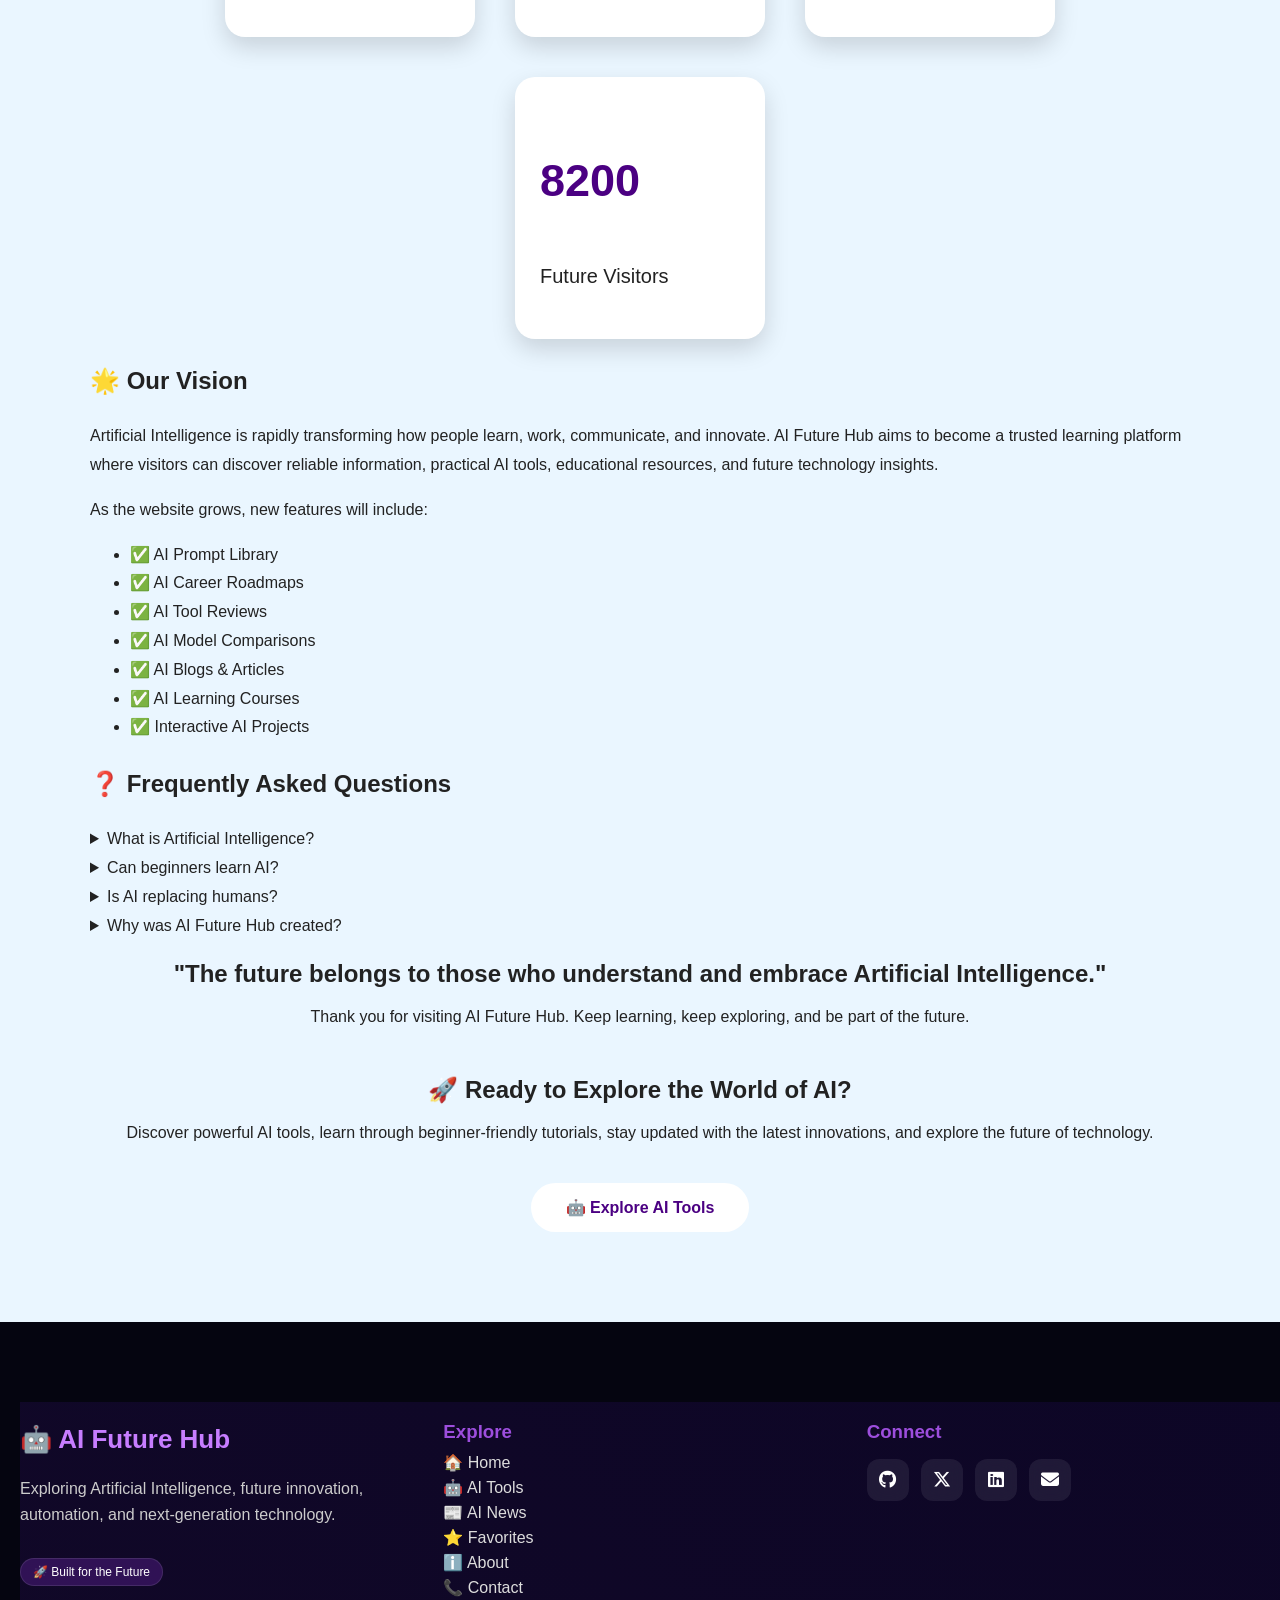
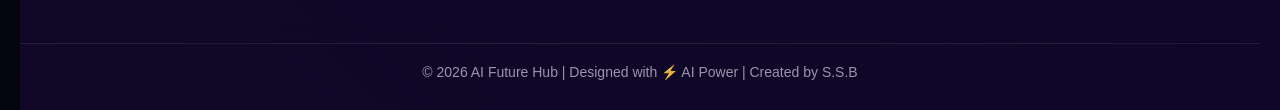
==== commit 639f9539: "Add files via upload" ====
--- a/about.html
+++ b/about.html
@@ -56,7 +56,15 @@
     <link rel="icon" href="./ai_logo.png" type="image/png">
     <link rel="shortcut icon" href="./ai_logo.png" type="image/png">
 
-
+    <!-- Google tag (gtag.js) -->
+    <script async src="https://www.googletagmanager.com/gtag/js?id=G-JY2QRH778F"></script>
+    <script>
+        window.dataLayer = window.dataLayer || [];
+        function gtag() { dataLayer.push(arguments); }
+        gtag('js', new Date());
+
+        gtag('config', 'G-JY2QRH778F');
+    </script>
 
 
 </head>
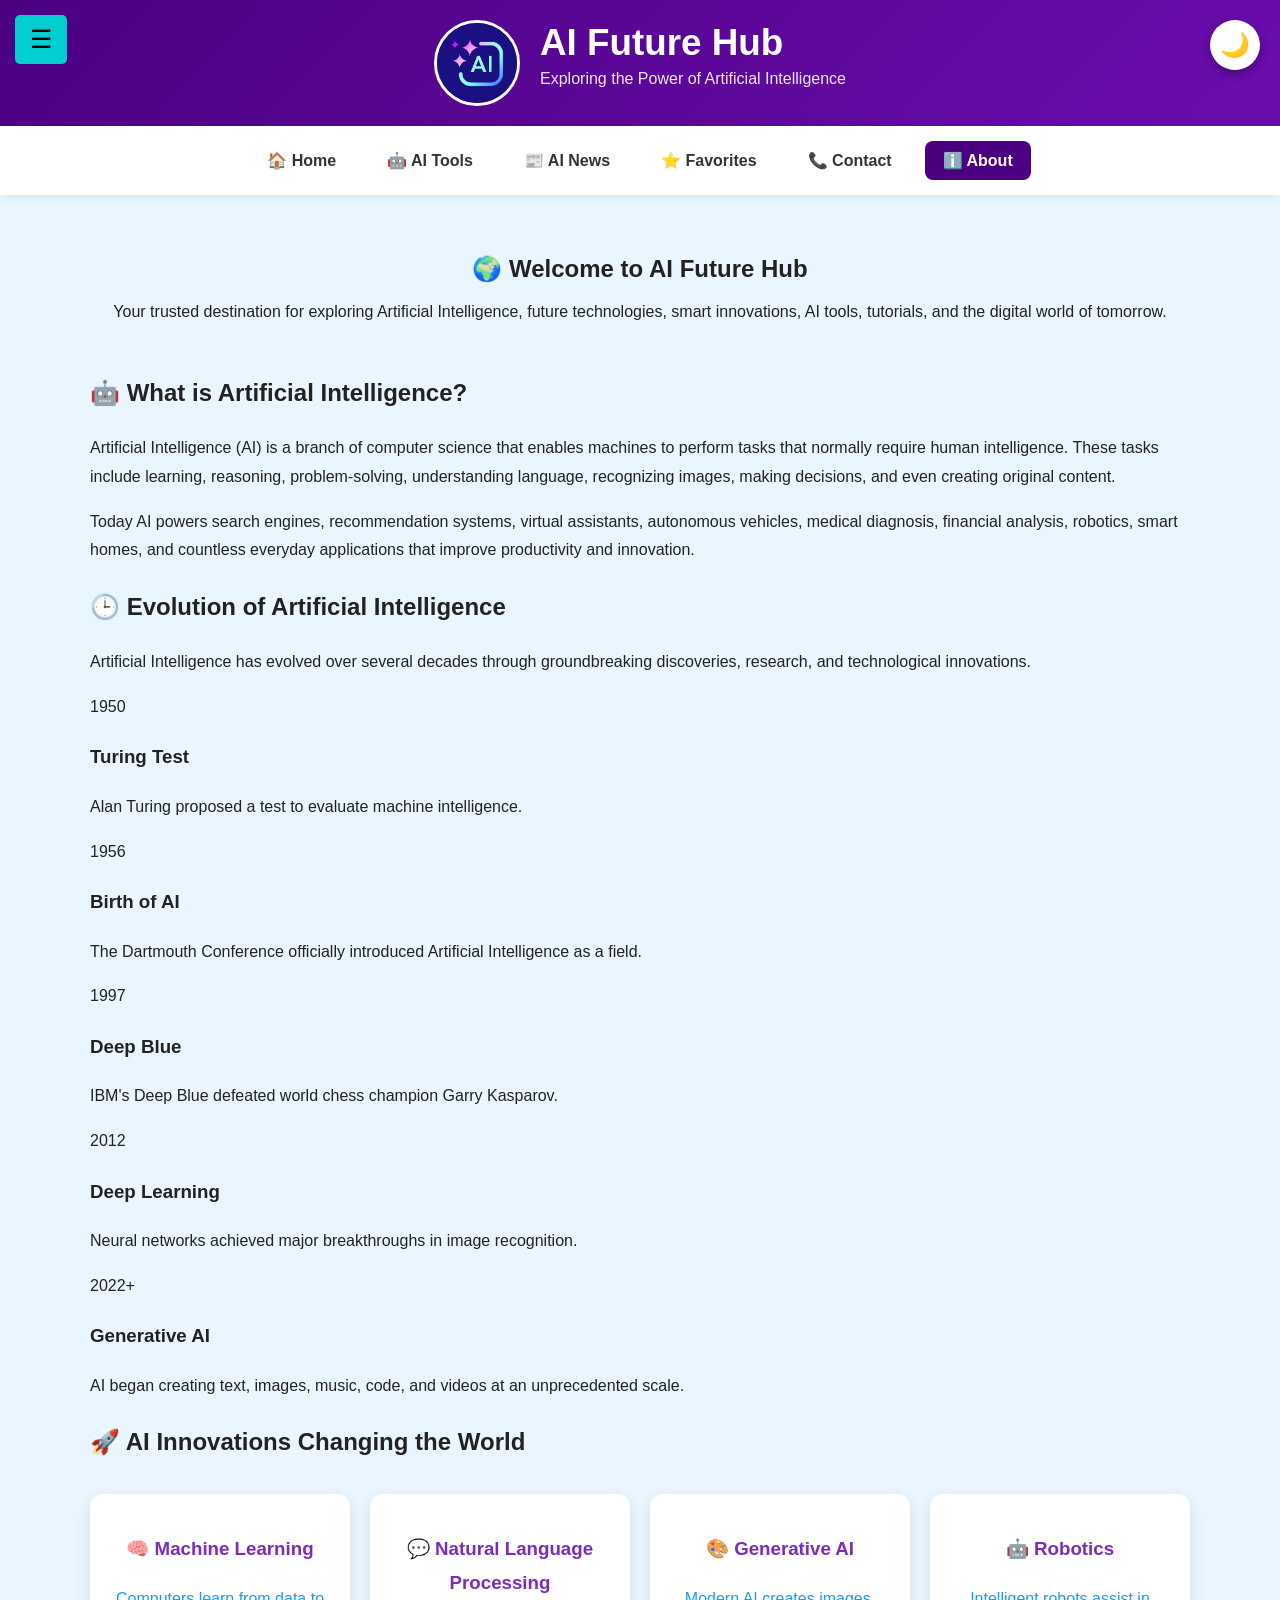
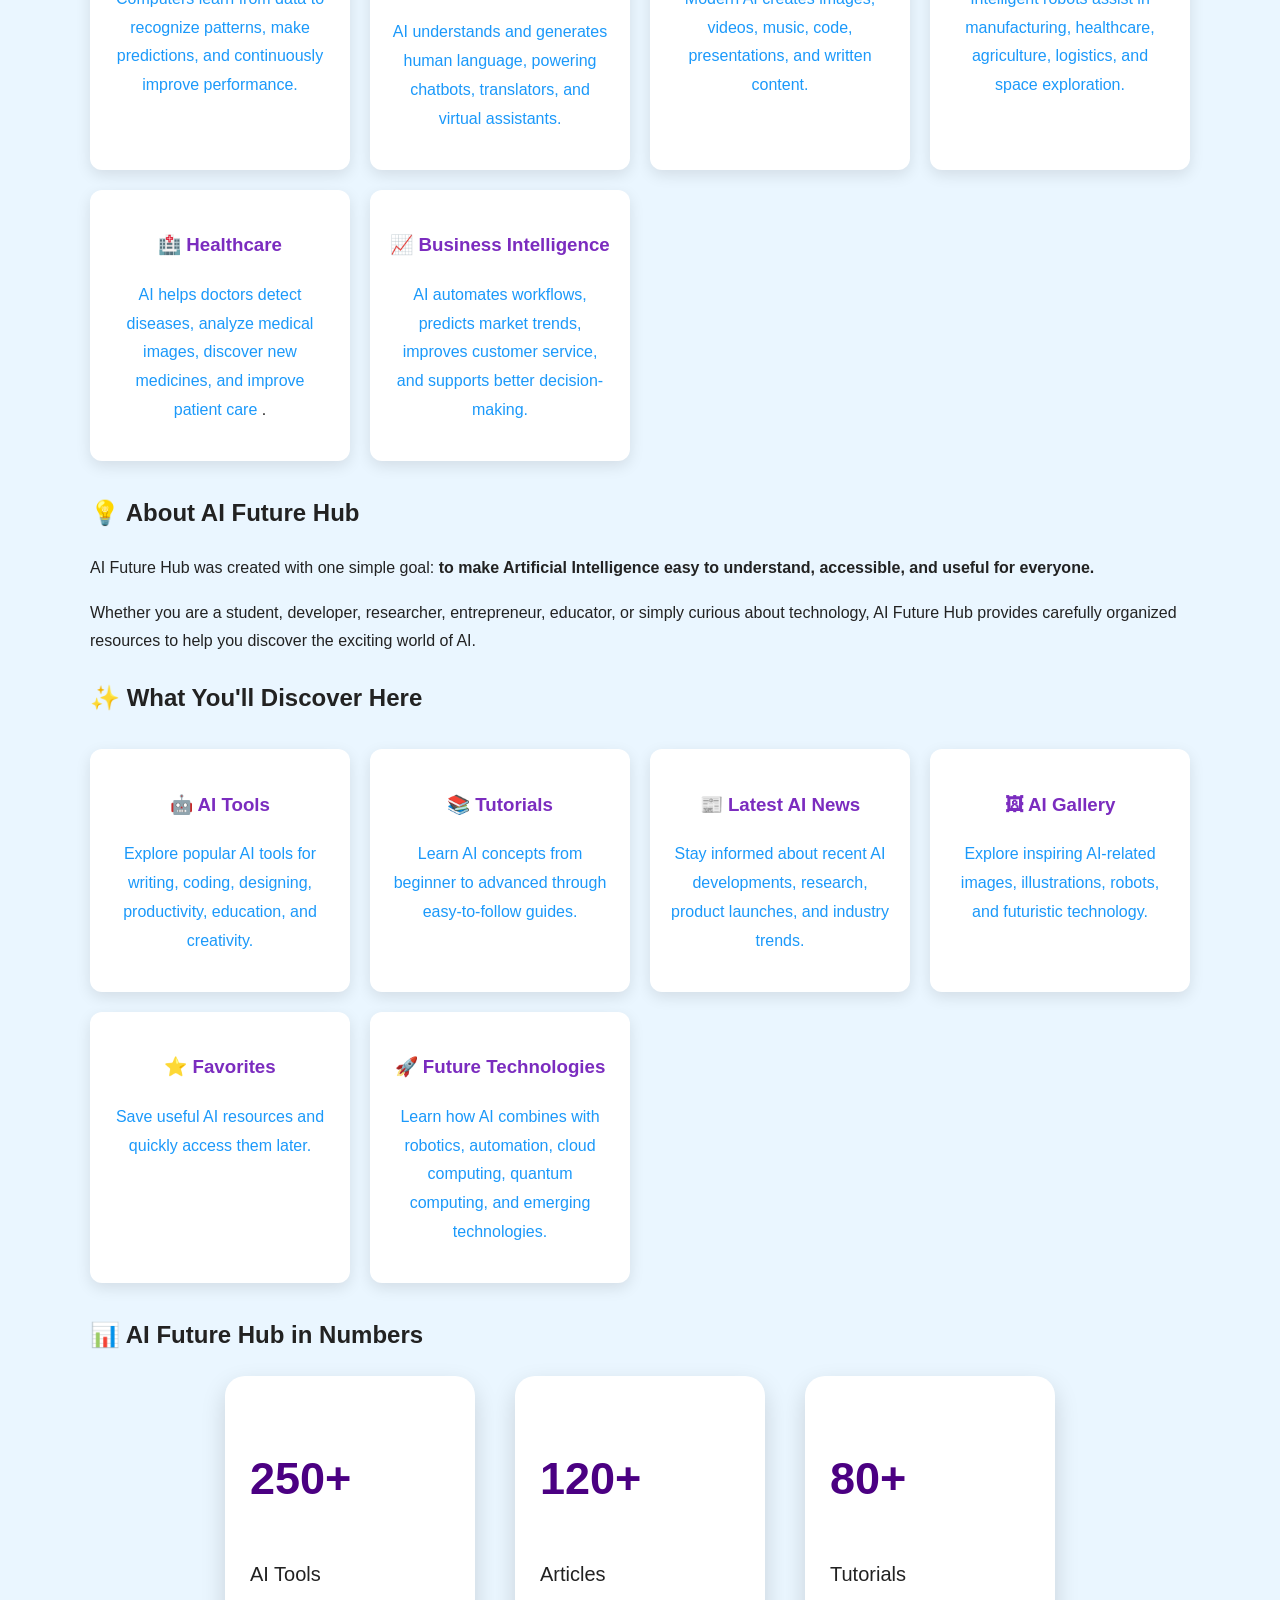
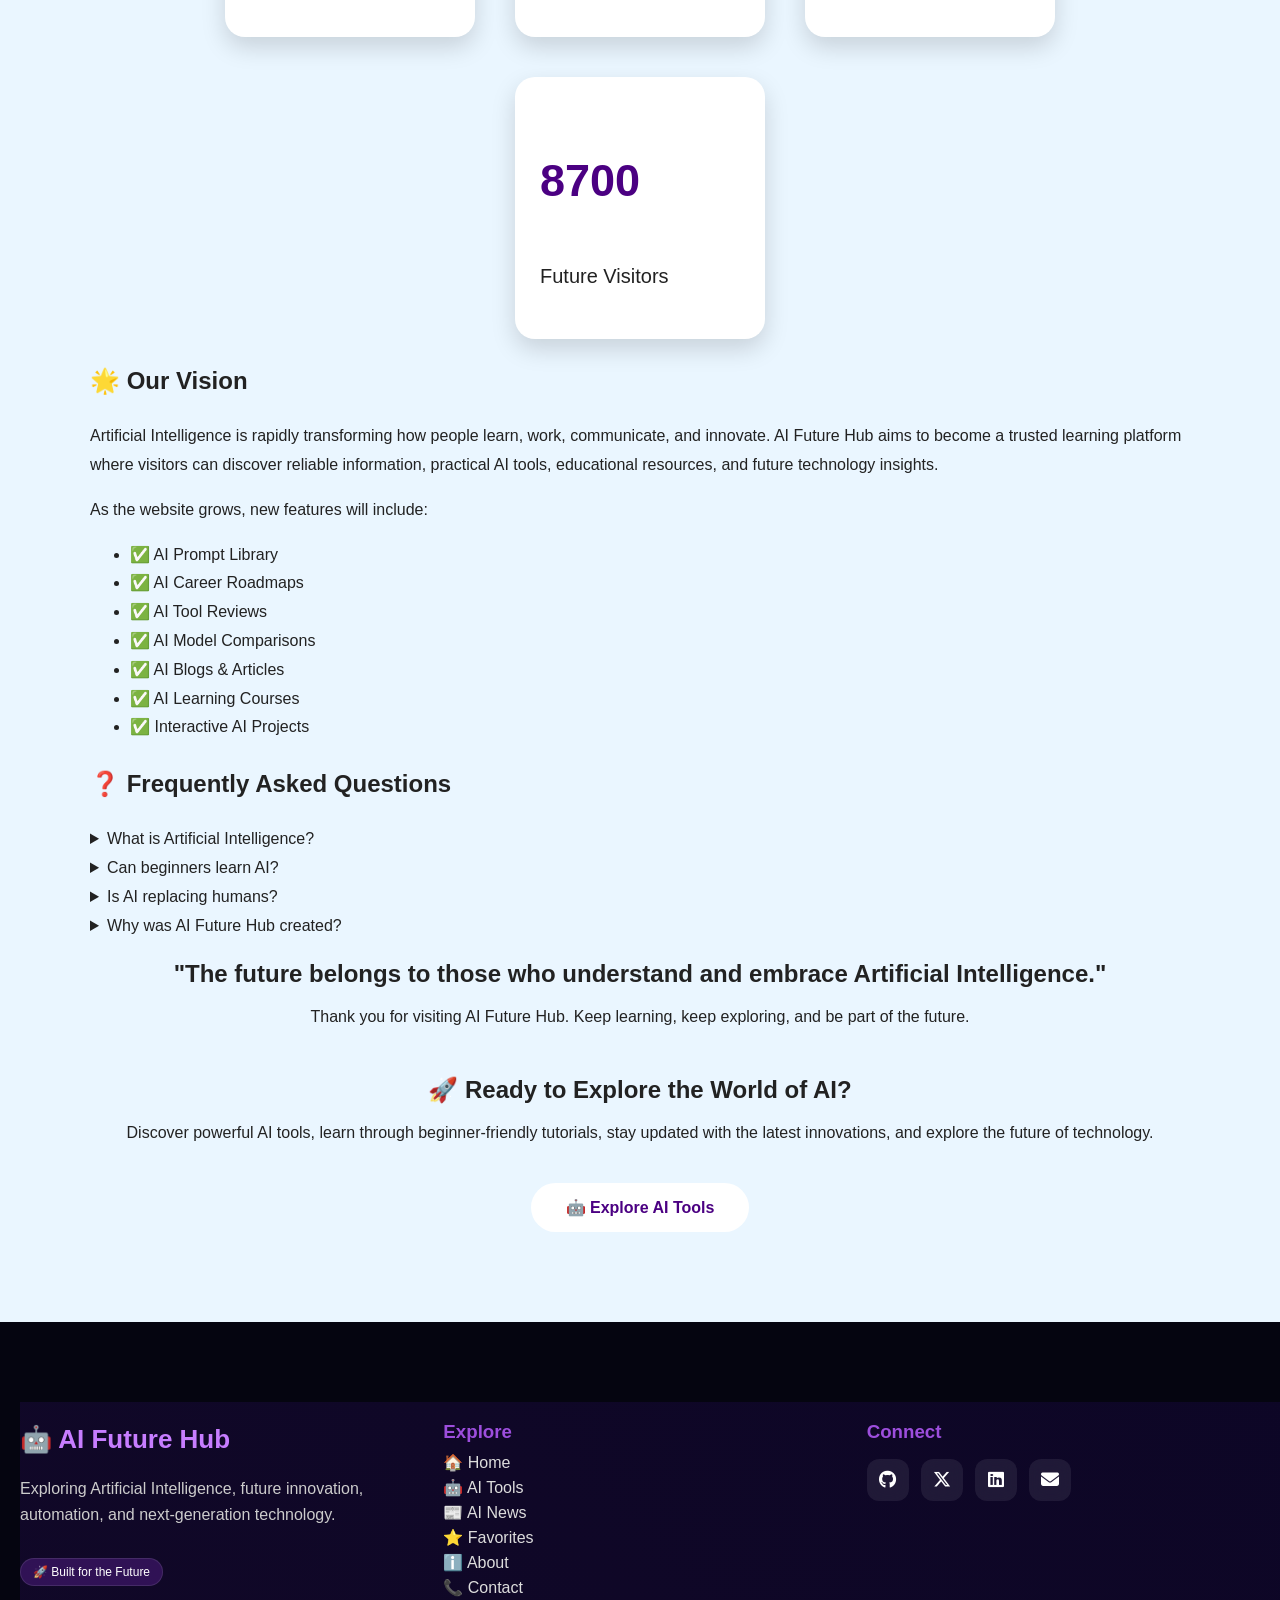
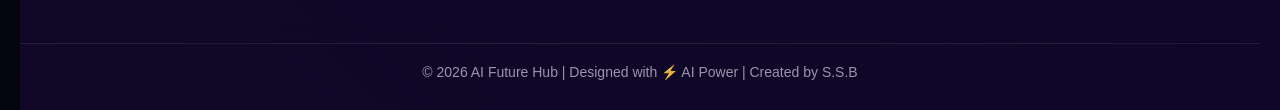
==== commit 7b760eaa: "Add files via upload" ====
--- a/about.html
+++ b/about.html
@@ -28,23 +28,23 @@
 
 
     <meta property="og:type" content="website">
-    <meta property="og:url" content="https://aifuturehub.github.io/AI-Future-Hub/">
-    <meta property="og:image" content="https://aifuturehub.github.io/AI-Future-Hub/ai_logo.png">
-
-
-    <link rel="canonical" href="https://aifuturehub.github.io/AI-Future-Hub/">
+    <meta property="og:url" content="https://aifuturehub.pages.dev/">
+    <meta property="og:image" content="https://aifuturehub.pages.dev/ai_logo.png">
+
+
+    <link rel="canonical" href="https://aifuturehub.pages.dev/">
 
     <meta name="twitter:card" content="summary_large_image">
 
     <meta name="twitter:title" content="AI Future Hub">
 
     <meta name="twitter:description" content="Explore AI tools and future technology">
-    <meta name="twitter:image" content="https://aifuturehub.github.io/AI-Future-Hub/ai_logo.png">
+    <meta name="twitter:image" content="https://aifuturehub.pages.dev/ai_logo.png">
+
+    <meta name="theme-color" content="#4B0082">
+
+
     <meta name="robots" content="index, follow">
-    <meta name="theme-color" content="#4B0082">
-
-
-
 
     <meta property="og:site_name" content="AI Future Hub">
 
@@ -65,7 +65,6 @@
 
         gtag('config', 'G-JY2QRH778F');
     </script>
-
 
 </head>
 
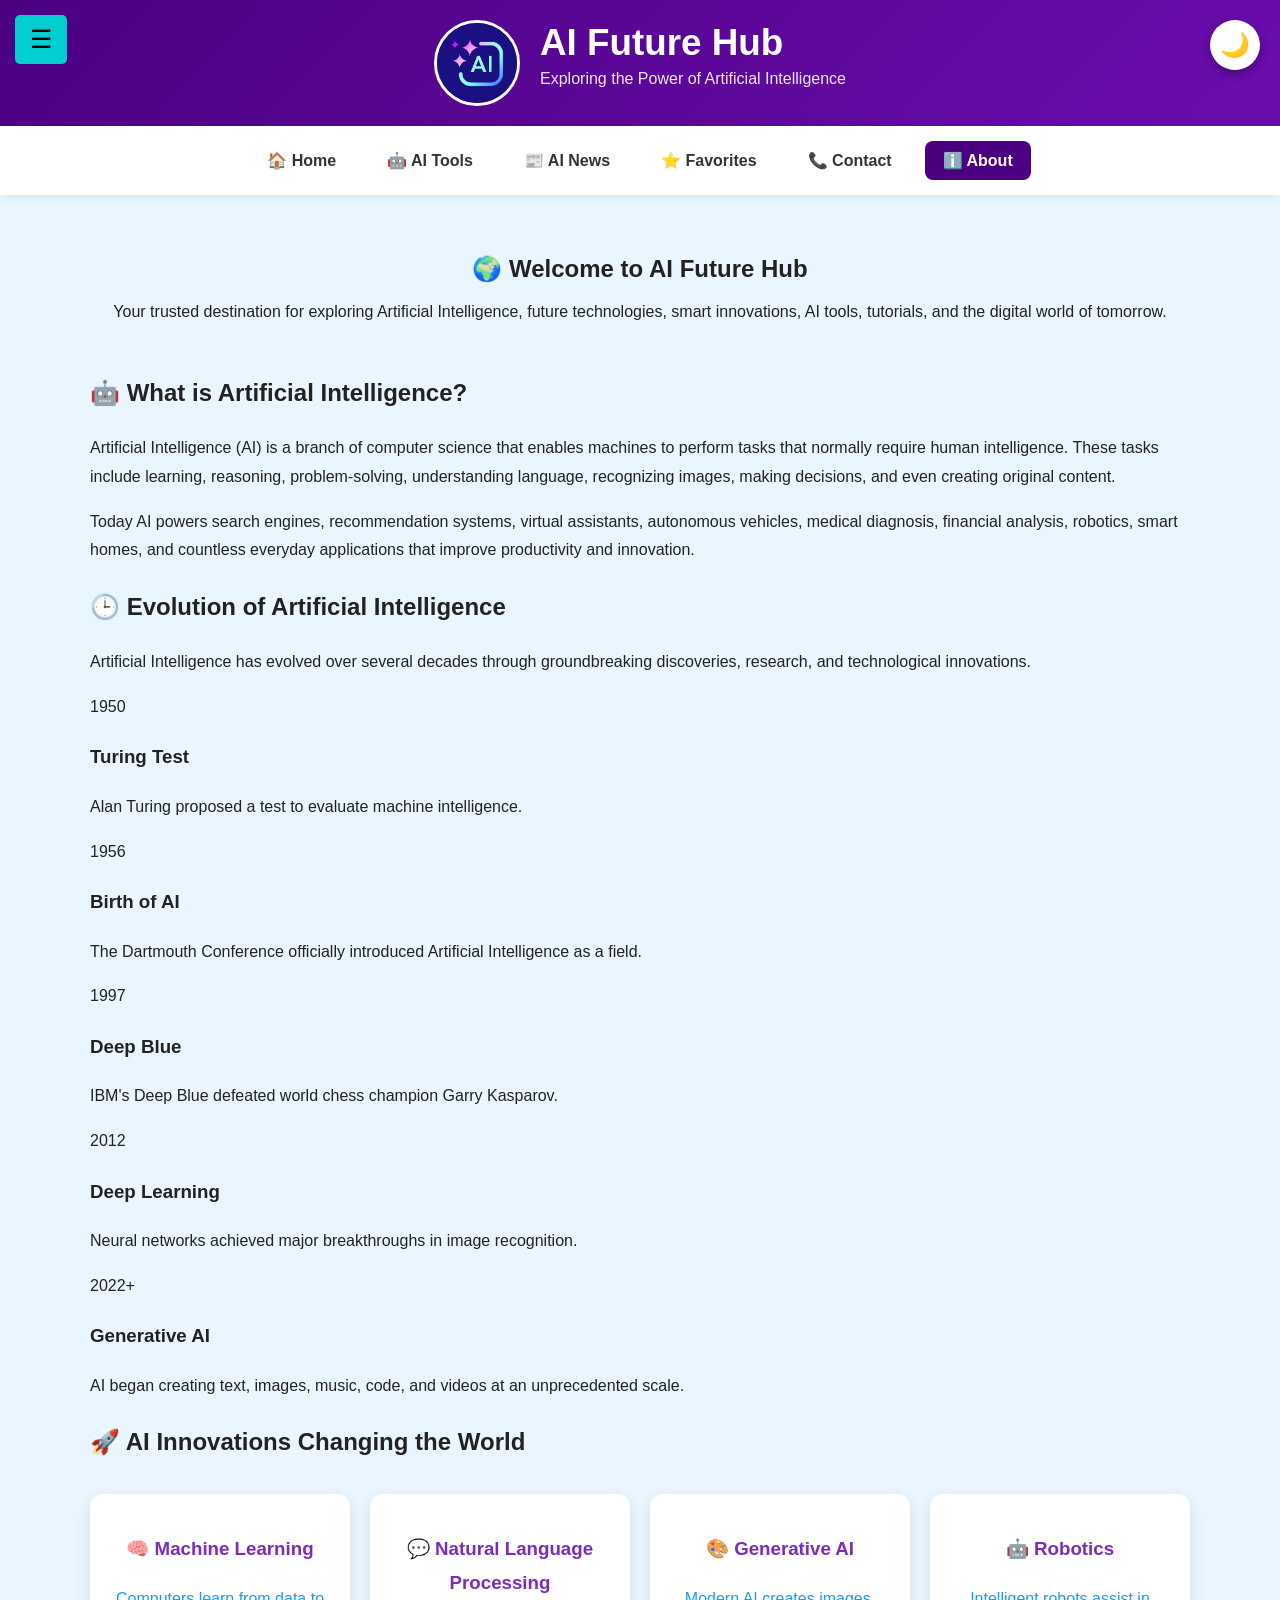
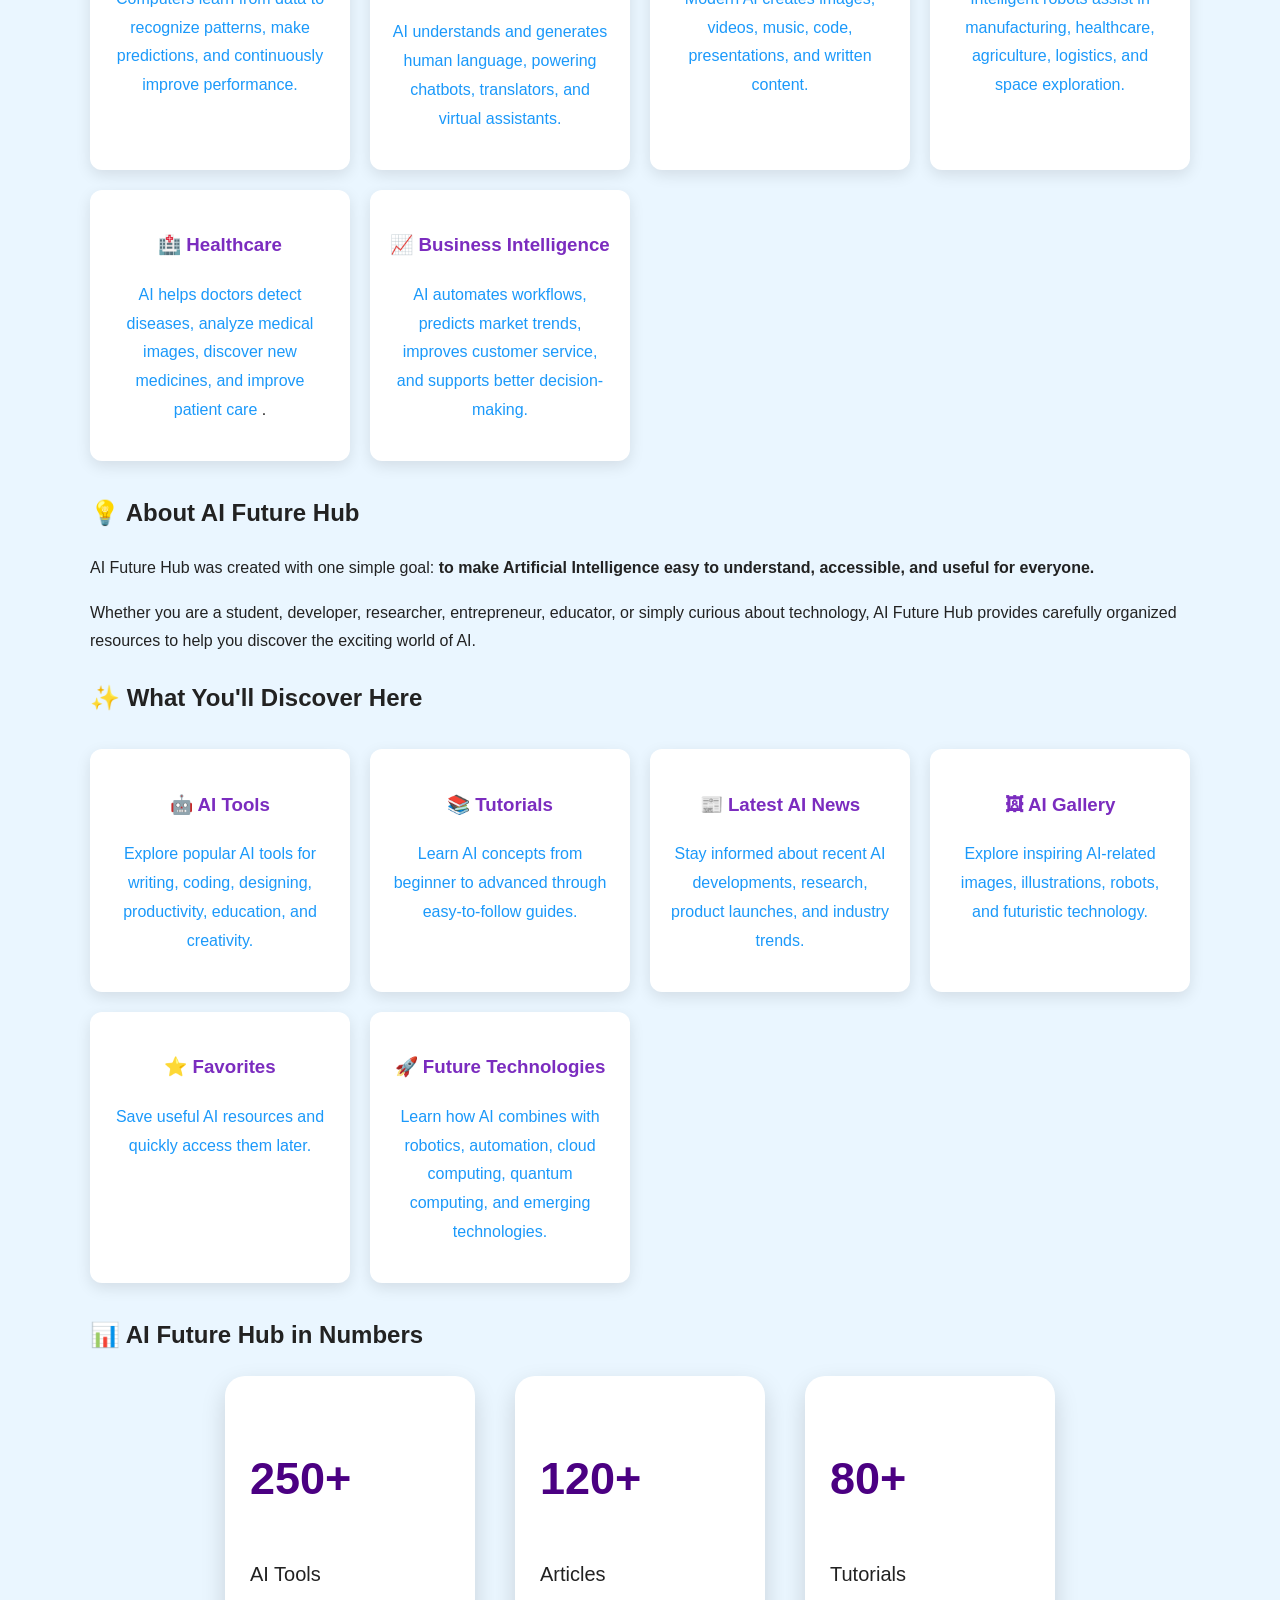
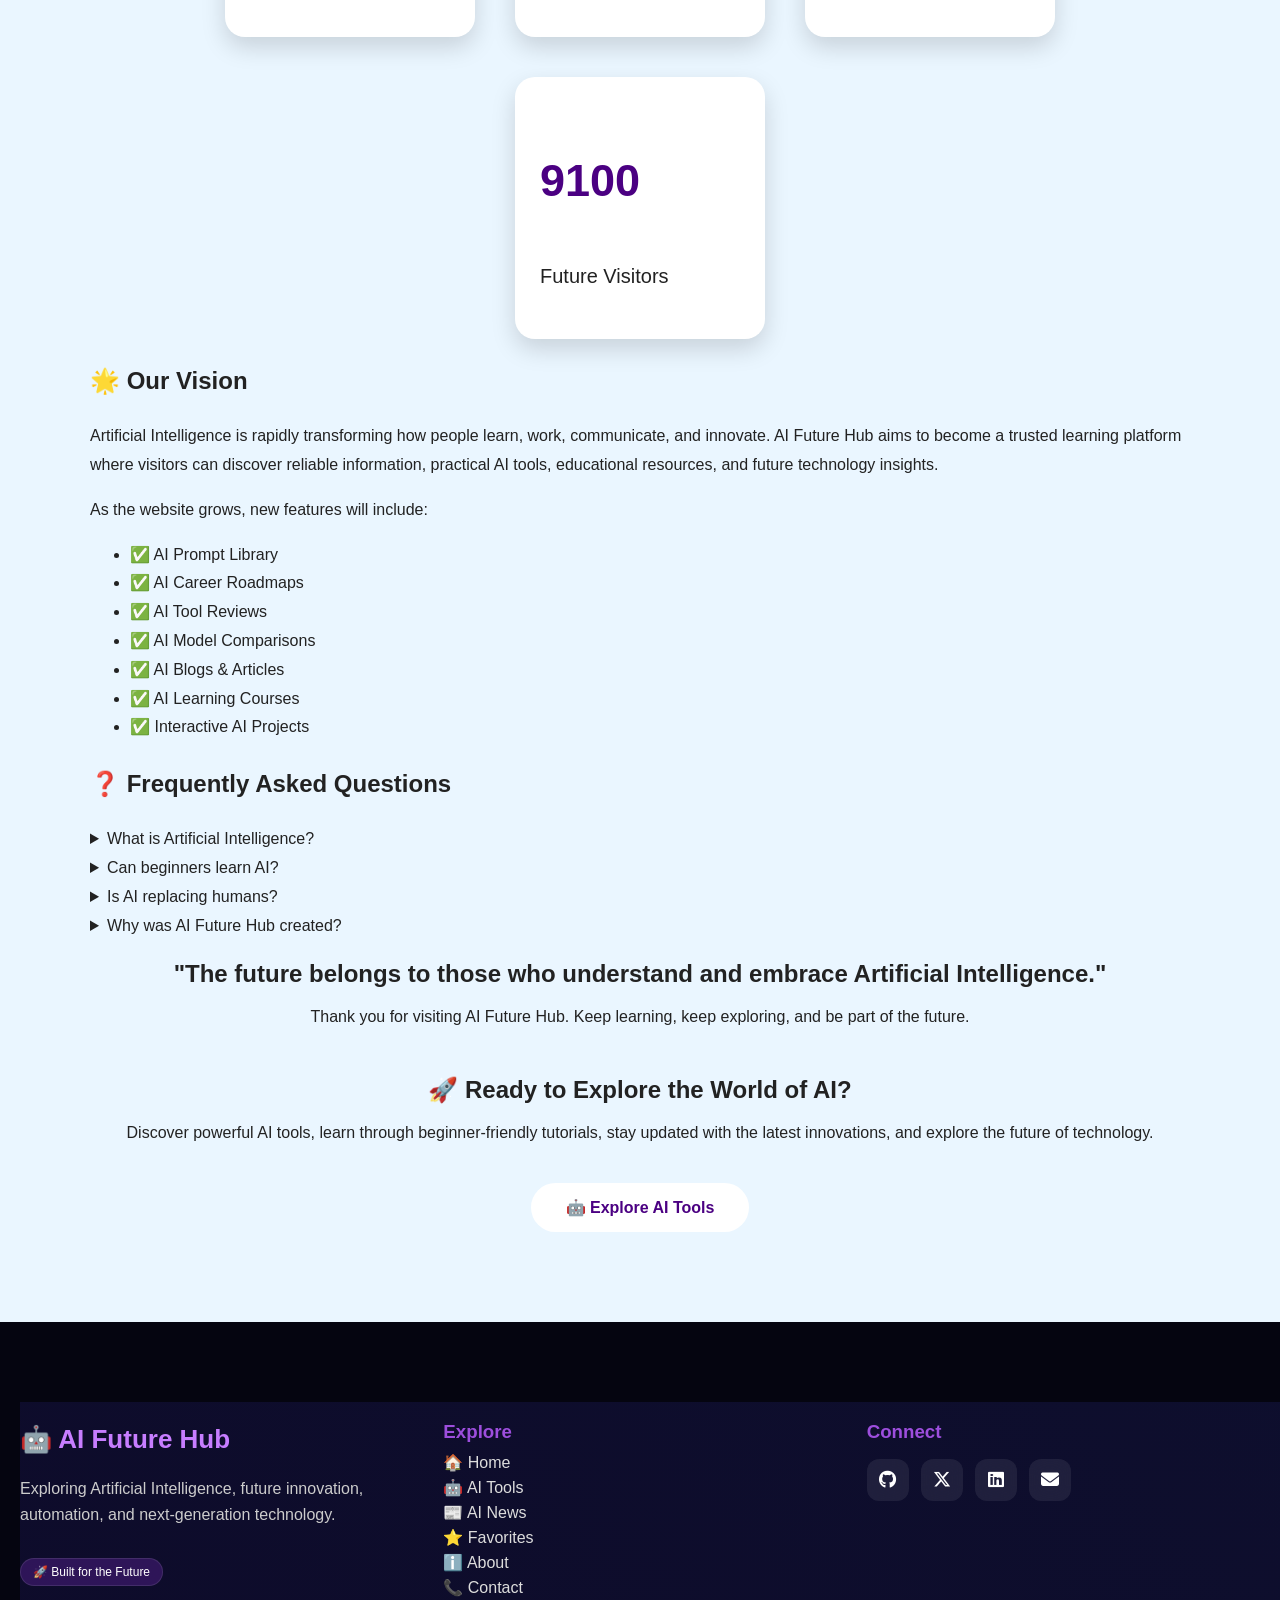
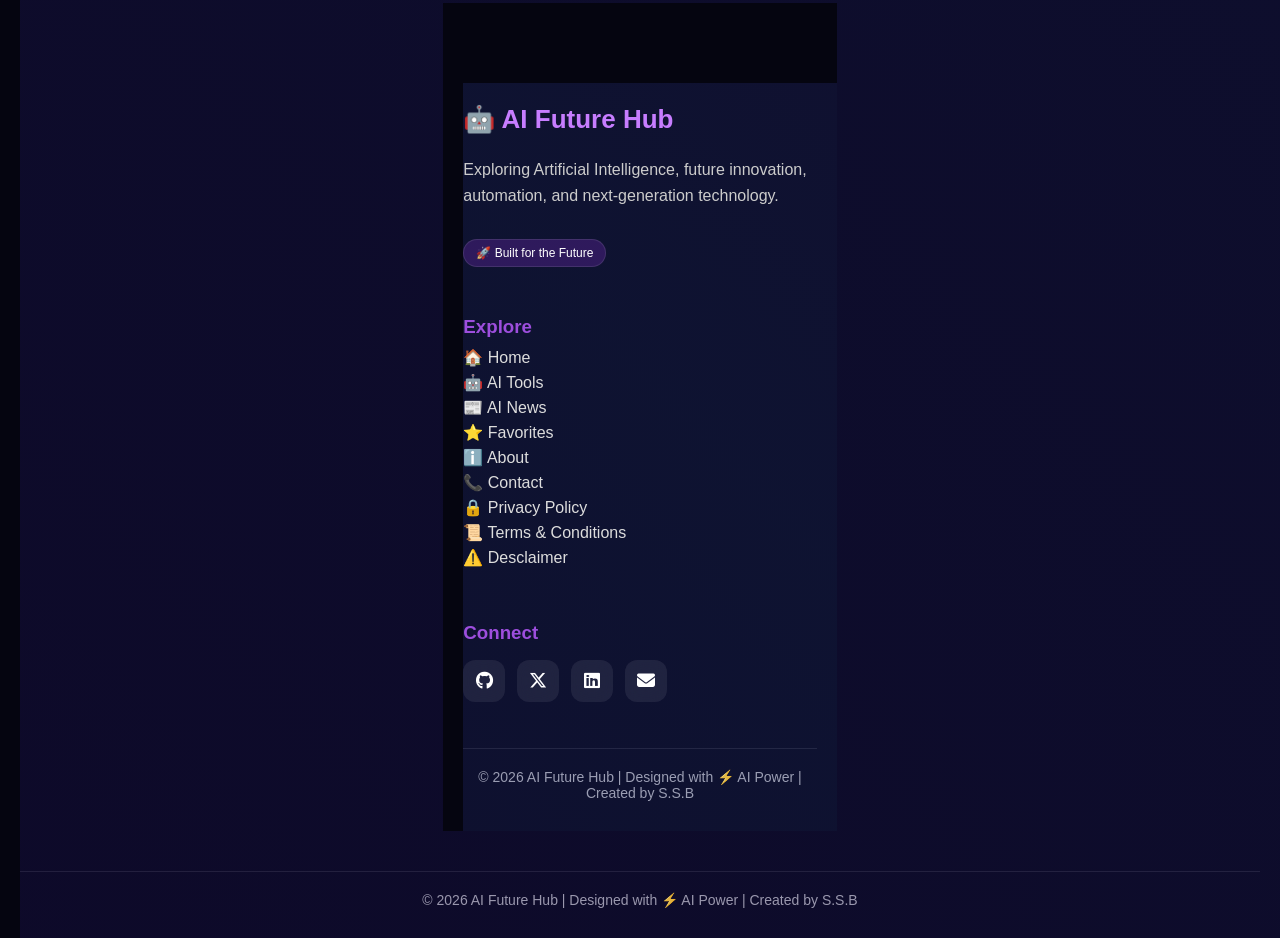
==== commit dcd453bb: "Add files via upload" ====
--- a/about.html
+++ b/about.html
@@ -762,48 +762,135 @@
                 <a href="about.html">ℹ️ About</a>
                 <a href="contact.html">📞 Contact</a>
 
-            </div>
-
-            <!-- SOCIAL -->
-            <div class="footer-box-ultra">
-
-                <h3>Connect</h3>
-
-                <div class="social-ultra">
-
-                    <a href="#" onclick="alert('GitHub link not added yet')"><i class="fab fa-github"></i></a>
-                    <a href="#" onclick="alert('Twitter/X link not added yet')"><i class="fab fa-x-twitter"></i></a>
-                    <a href="#" onclick="alert('LinkedIn link not added yet')"><i class="fab fa-linkedin"></i></a>
-                    <a href="#" onclick="alert('Email will be added later')"><i class="fas fa-envelope"></i></a>
-
-                </div>
-
-            </div>
-
-        </div>
-
-        <div class="footer-bottom-ultra">
-            © 2026 AI Future Hub | Designed with ⚡ AI Power | Created by S.S.B
-        </div>
-
-    </footer>
-
-
-
-
-    <button id="topBtn" title="Go to top">
-        ↑
-    </button>
-
-
-    <script type="module" src="script.js"></script>
-
-
-
-
-
+                <footer class="footer-ultra">
+
+                    <!-- animated background layer -->
+                    <div class="footer-bg-animation"></div>
+
+                    <!-- wave top -->
+                    <div class="footer-wave"></div>
+
+                    <div class="footer-container-ultra">
+
+                        <!-- BRAND -->
+                        <div class="footer-box-ultra">
+
+                            <h2>🤖 AI Future Hub</h2>
+
+                            <p>
+                                Exploring Artificial Intelligence,
+                                future innovation, automation,
+                                and next-generation technology.
+                            </p>
+
+                            <div class="ai-tag">
+                                🚀 Built for the Future
+                            </div>
+
+                        </div>
+
+                        <!-- LINKS -->
+                        <div class="footer-box-ultra">
+
+                            <h3>Explore</h3>
+
+                            <a href="index.html">🏠 Home</a>
+                            <a href="tools.html">🤖 AI Tools</a>
+                            <a href="news.html">📰 AI News</a>
+                            <a href="favorites.html">⭐ Favorites</a>
+                            <a href="about.html">ℹ️ About</a>
+                            <a href="contact.html">📞 Contact</a>
+                            <a href="privacy-policy.html">🔒 Privacy Policy</a>
+                            <a href="terms-conditions.html">📜 Terms &amp; Conditions</a>
+                            <a href="desclaimer.html">⚠️ Desclaimer</a>
+
+                        </div>
+
+                        <!-- SOCIAL -->
+                        <div class="footer-box-ultra">
+
+                            <h3>Connect</h3>
+
+                            <div class="social-ultra">
+
+                                <a href="#" onclick="alert('GitHub link not added yet')"><i
+                                        class="fab fa-github"></i></a>
+                                <a href="#" onclick="alert('Twitter/X link not added yet')"><i
+                                        class="fab fa-x-twitter"></i></a>
+                                <a href="#" onclick="alert('LinkedIn link not added yet')"><i
+                                        class="fab fa-linkedin"></i></a>
+                                <a href="#" onclick="alert('Email will be added later')"><i
+                                        class="fas fa-envelope"></i></a>
+
+                            </div>
+
+                        </div>
+
+                    </div>
+
+                    <div class="footer-bottom-ultra">
+                        © 2026 AI Future Hub | Designed with ⚡ AI Power | Created by S.S.B
+                    </div>
+
+                </footer>
+
+
+
+
+                <button id="topBtn" title="Go to top">
+                    ↑
+                </button>
+
+
+                <script type="module" src="script.js"></script>
 
 
 </body>
 
+</html>
+
+</div>
+
+<!-- SOCIAL -->
+<div class="footer-box-ultra">
+
+    <h3>Connect</h3>
+
+    <div class="social-ultra">
+
+        <a href="#" onclick="alert('GitHub link not added yet')"><i class="fab fa-github"></i></a>
+        <a href="#" onclick="alert('Twitter/X link not added yet')"><i class="fab fa-x-twitter"></i></a>
+        <a href="#" onclick="alert('LinkedIn link not added yet')"><i class="fab fa-linkedin"></i></a>
+        <a href="#" onclick="alert('Email will be added later')"><i class="fas fa-envelope"></i></a>
+
+    </div>
+
+</div>
+
+</div>
+
+<div class="footer-bottom-ultra">
+    © 2026 AI Future Hub | Designed with ⚡ AI Power | Created by S.S.B
+</div>
+
+</footer>
+
+
+
+
+<button id="topBtn" title="Go to top">
+    ↑
+</button>
+
+
+<script type="module" src="script.js"></script>
+
+
+
+
+
+
+
+</body>
+
 </html>
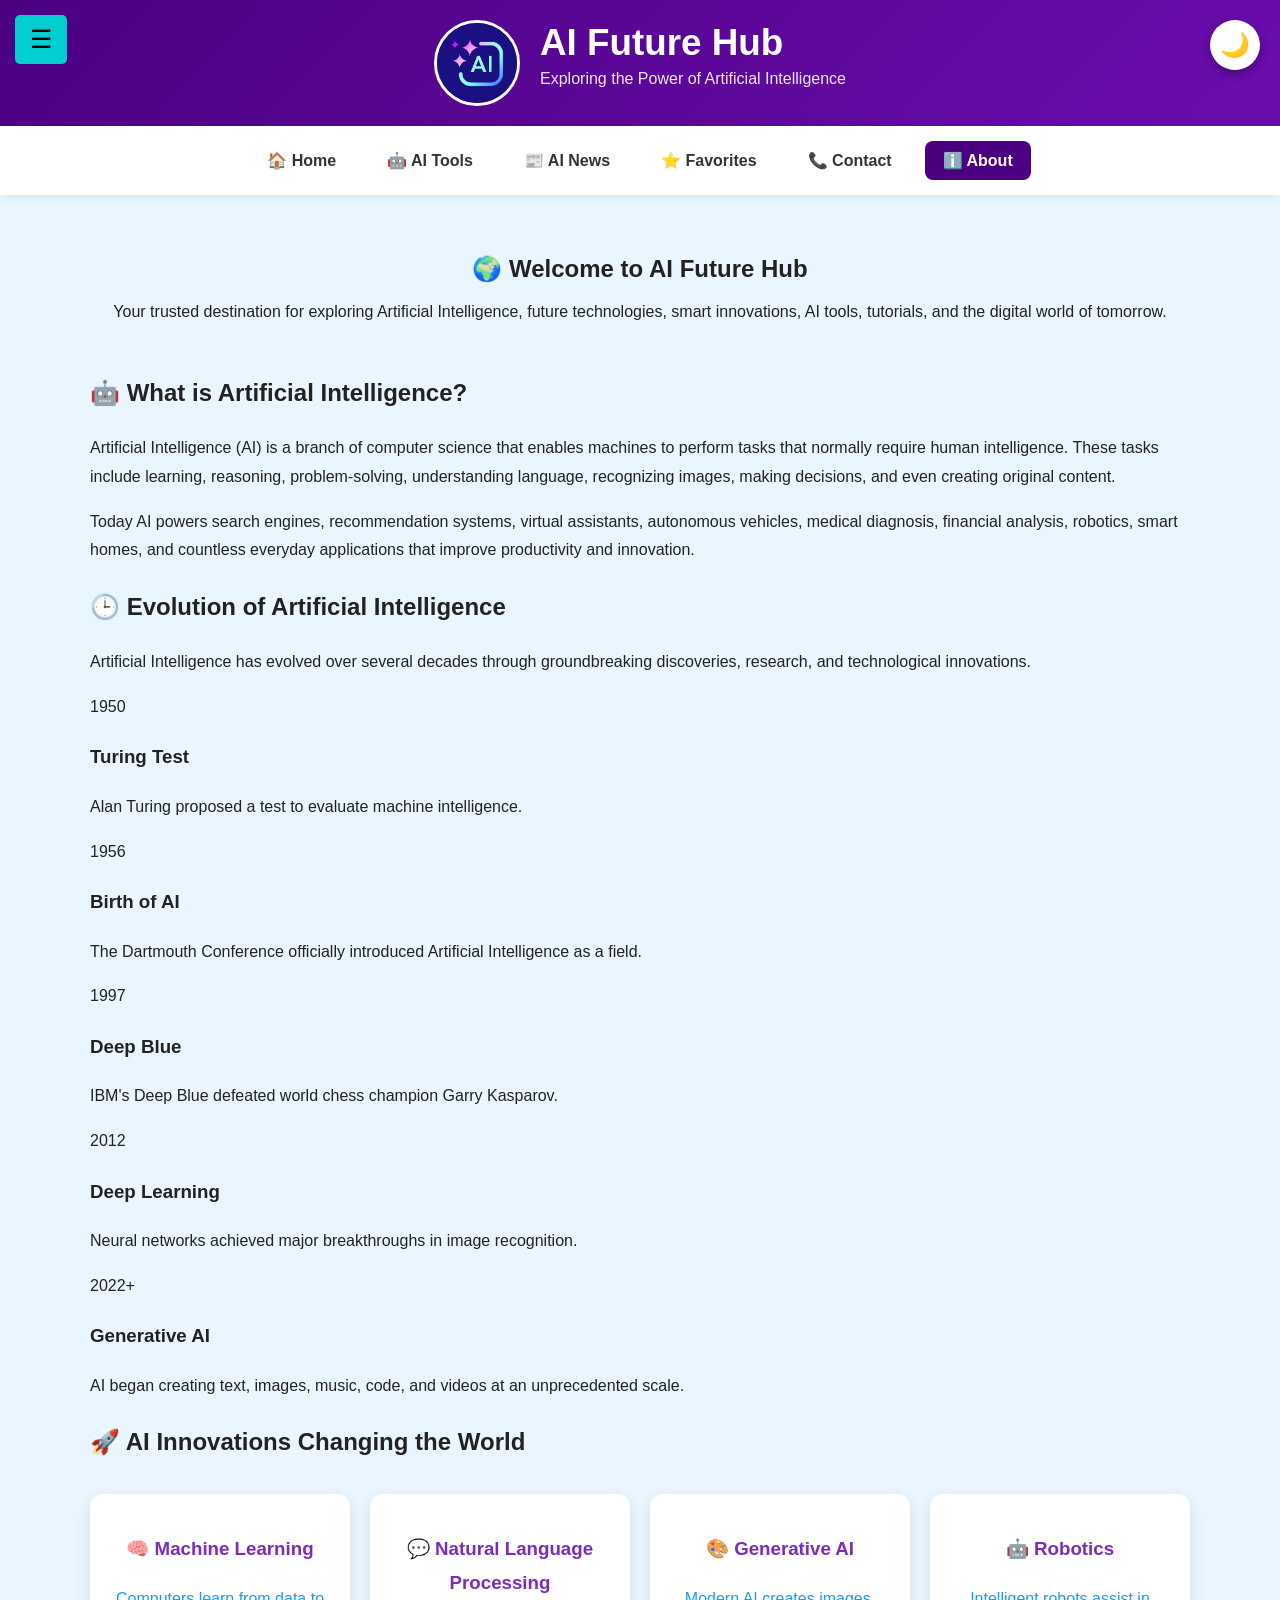
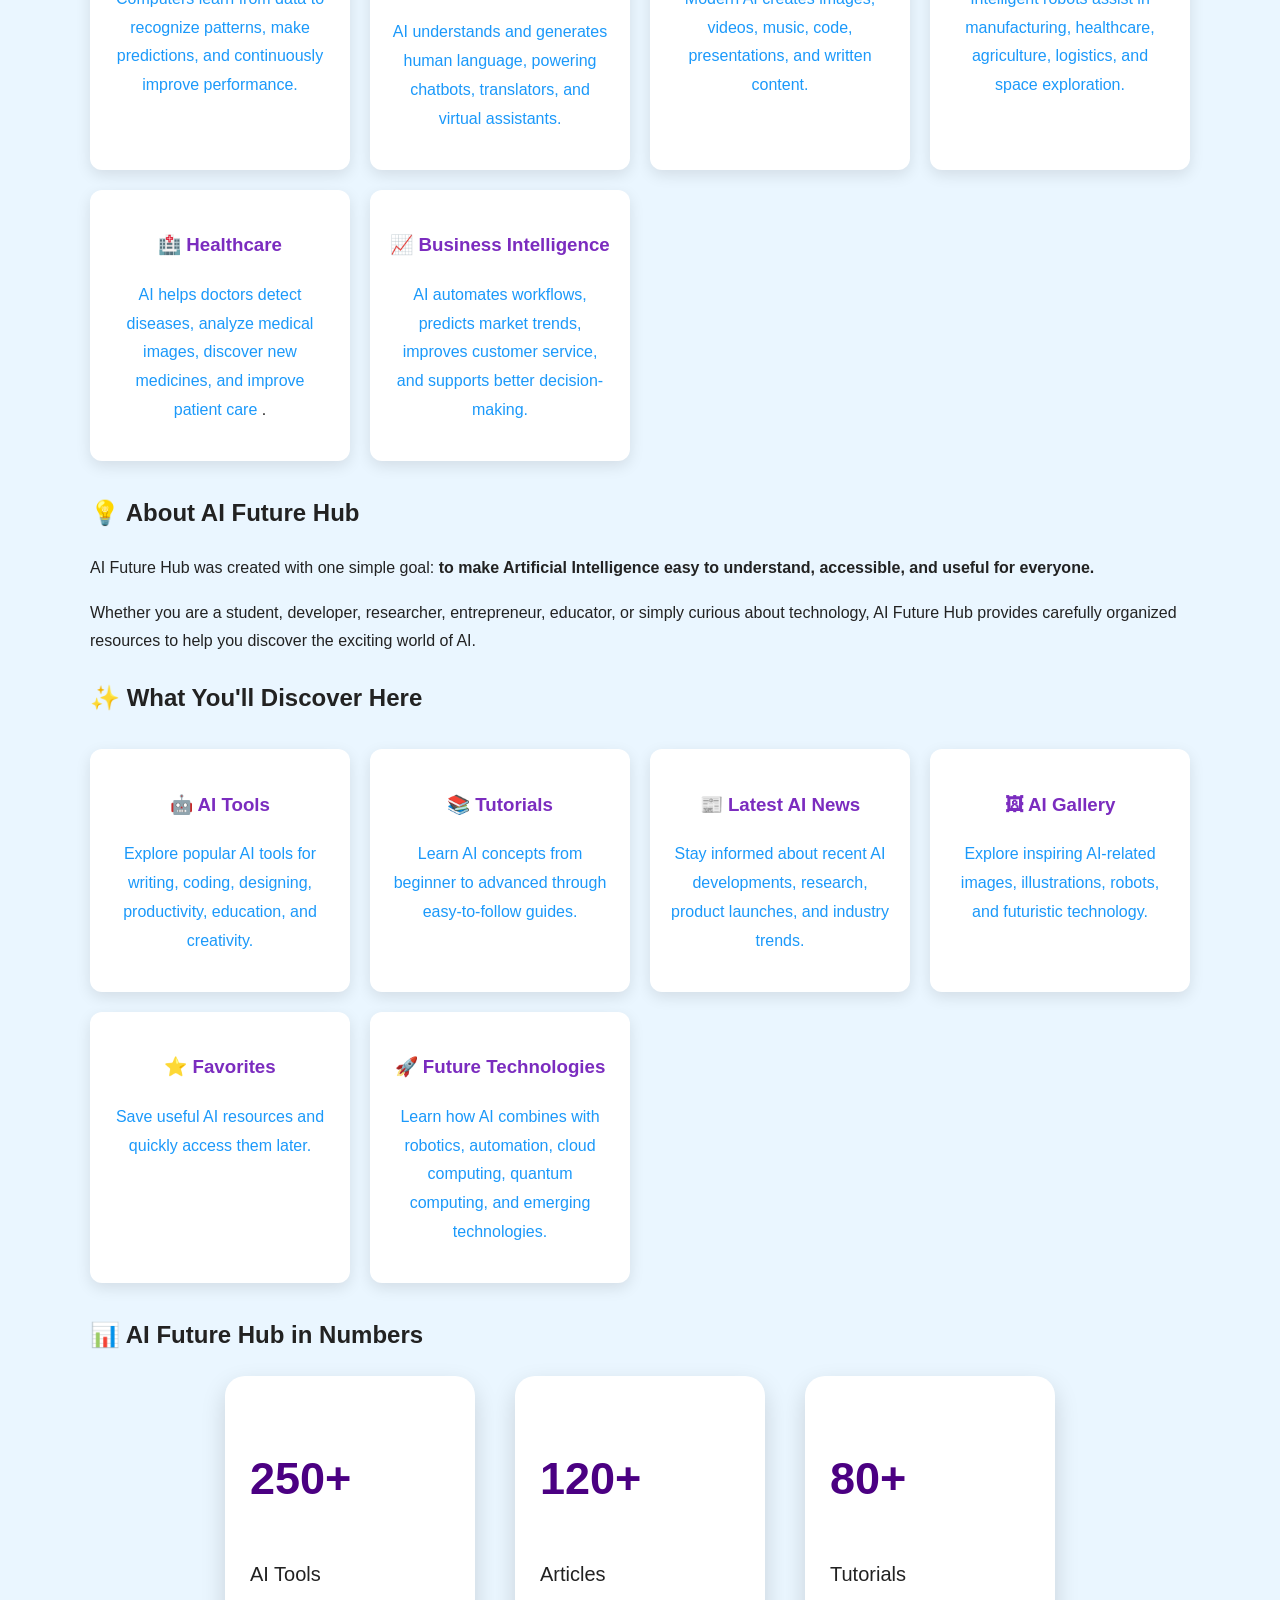
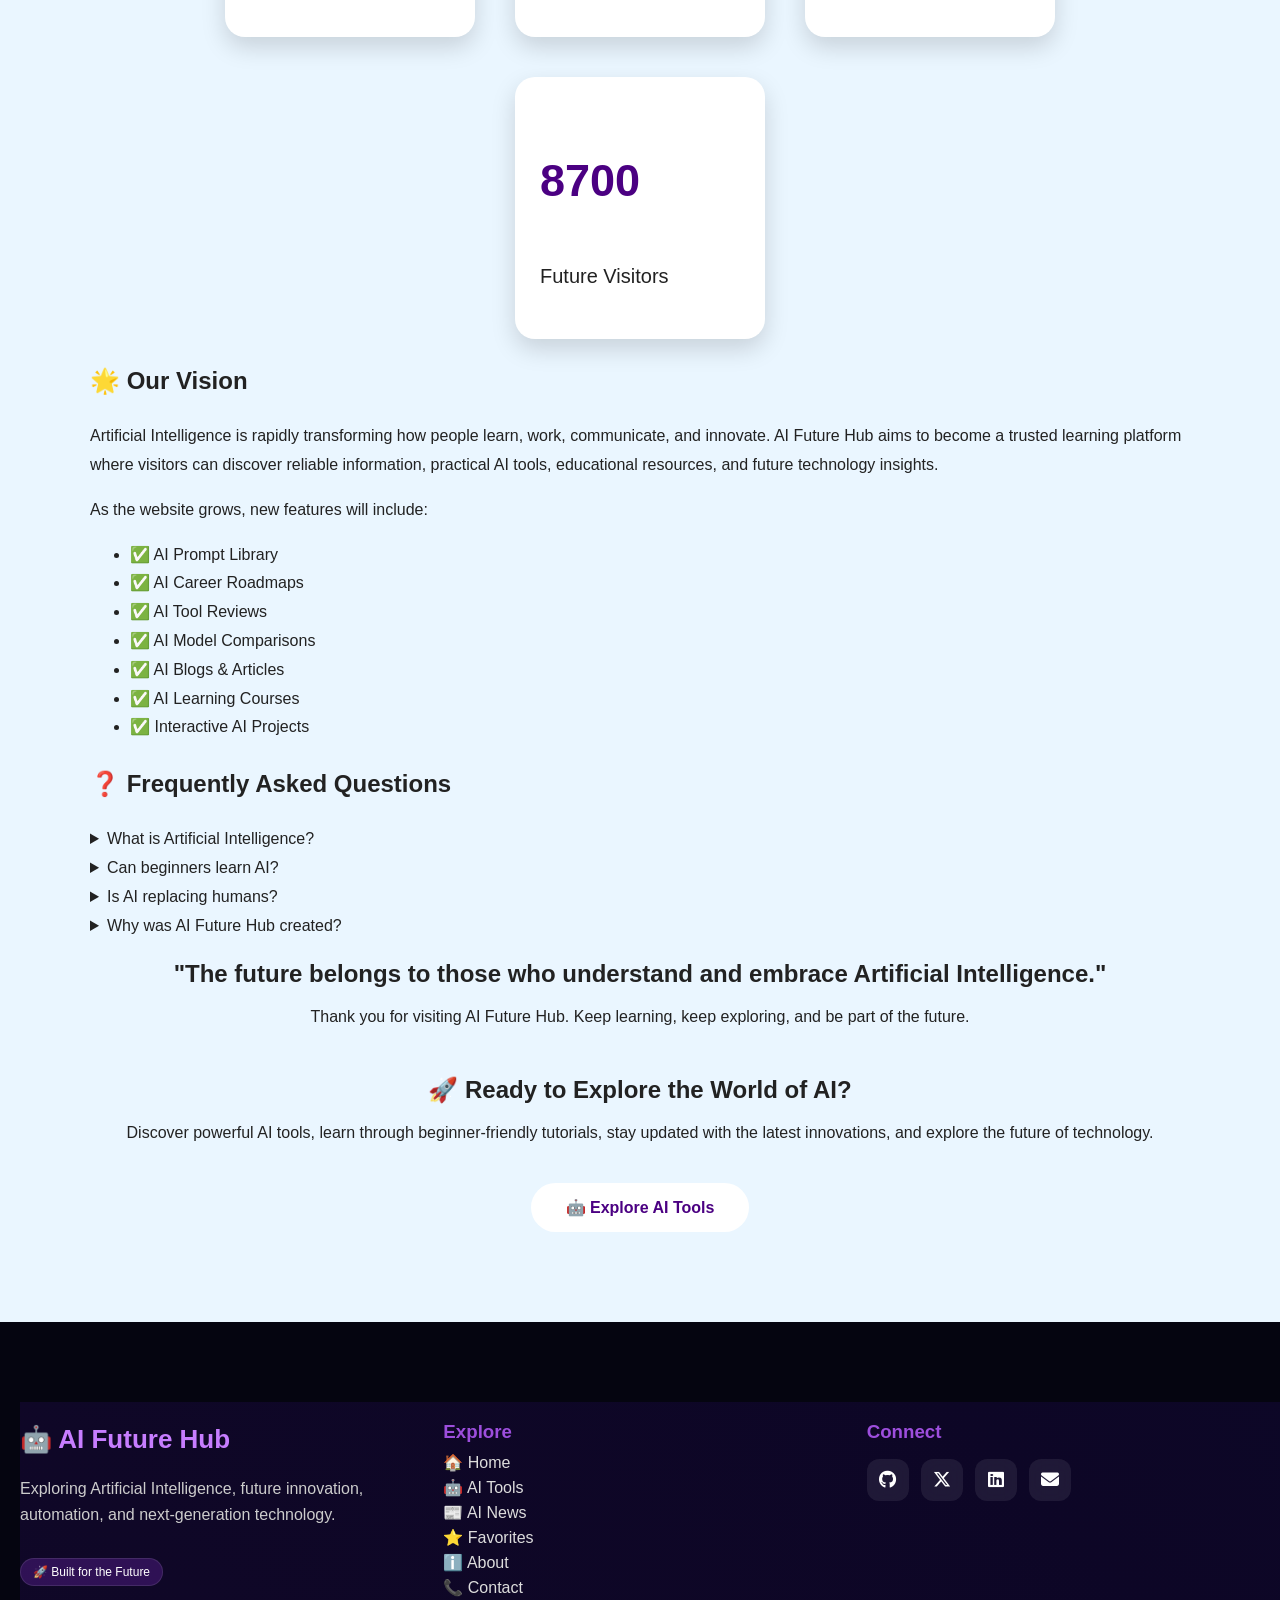
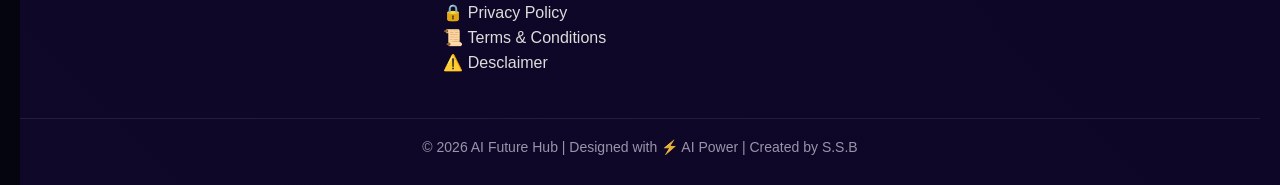
==== commit 6f323541: "Add files via upload" ====
--- a/about.html
+++ b/about.html
@@ -761,136 +761,52 @@
                 <a href="favorites.html">⭐ Favorites</a>
                 <a href="about.html">ℹ️ About</a>
                 <a href="contact.html">📞 Contact</a>
-
-                <footer class="footer-ultra">
-
-                    <!-- animated background layer -->
-                    <div class="footer-bg-animation"></div>
-
-                    <!-- wave top -->
-                    <div class="footer-wave"></div>
-
-                    <div class="footer-container-ultra">
-
-                        <!-- BRAND -->
-                        <div class="footer-box-ultra">
-
-                            <h2>🤖 AI Future Hub</h2>
-
-                            <p>
-                                Exploring Artificial Intelligence,
-                                future innovation, automation,
-                                and next-generation technology.
-                            </p>
-
-                            <div class="ai-tag">
-                                🚀 Built for the Future
-                            </div>
-
-                        </div>
-
-                        <!-- LINKS -->
-                        <div class="footer-box-ultra">
-
-                            <h3>Explore</h3>
-
-                            <a href="index.html">🏠 Home</a>
-                            <a href="tools.html">🤖 AI Tools</a>
-                            <a href="news.html">📰 AI News</a>
-                            <a href="favorites.html">⭐ Favorites</a>
-                            <a href="about.html">ℹ️ About</a>
-                            <a href="contact.html">📞 Contact</a>
-                            <a href="privacy-policy.html">🔒 Privacy Policy</a>
-                            <a href="terms-conditions.html">📜 Terms &amp; Conditions</a>
-                            <a href="desclaimer.html">⚠️ Desclaimer</a>
-
-                        </div>
-
-                        <!-- SOCIAL -->
-                        <div class="footer-box-ultra">
-
-                            <h3>Connect</h3>
-
-                            <div class="social-ultra">
-
-                                <a href="#" onclick="alert('GitHub link not added yet')"><i
-                                        class="fab fa-github"></i></a>
-                                <a href="#" onclick="alert('Twitter/X link not added yet')"><i
-                                        class="fab fa-x-twitter"></i></a>
-                                <a href="#" onclick="alert('LinkedIn link not added yet')"><i
-                                        class="fab fa-linkedin"></i></a>
-                                <a href="#" onclick="alert('Email will be added later')"><i
-                                        class="fas fa-envelope"></i></a>
-
-                            </div>
-
-                        </div>
-
-                    </div>
-
-                    <div class="footer-bottom-ultra">
-                        © 2026 AI Future Hub | Designed with ⚡ AI Power | Created by S.S.B
-                    </div>
-
-                </footer>
-
-
-
-
-                <button id="topBtn" title="Go to top">
-                    ↑
-                </button>
-
-
-                <script type="module" src="script.js"></script>
+                <a href="privacy-policy.html">🔒 Privacy Policy</a>
+                <a href="terms-conditions.html">📜 Terms &amp; Conditions</a>
+                <a href="desclaimer.html">⚠️ Desclaimer</a>
+
+            </div>
+
+            <!-- SOCIAL -->
+            <div class="footer-box-ultra">
+
+                <h3>Connect</h3>
+
+                <div class="social-ultra">
+
+                    <a href="#" onclick="alert('GitHub link not added yet')"><i class="fab fa-github"></i></a>
+                    <a href="#" onclick="alert('Twitter/X link not added yet')"><i class="fab fa-x-twitter"></i></a>
+                    <a href="#" onclick="alert('LinkedIn link not added yet')"><i class="fab fa-linkedin"></i></a>
+                    <a href="#" onclick="alert('Email will be added later')"><i class="fas fa-envelope"></i></a>
+
+                </div>
+
+            </div>
+
+        </div>
+
+        <div class="footer-bottom-ultra">
+            © 2026 AI Future Hub | Designed with ⚡ AI Power | Created by S.S.B
+        </div>
+
+    </footer>
+
+
+
+
+    <button id="topBtn" title="Go to top">
+        ↑
+    </button>
+
+
+    <script type="module" src="script.js"></script>
+
+
+
+
+
 
 
 </body>
 
-</html>
-
-</div>
-
-<!-- SOCIAL -->
-<div class="footer-box-ultra">
-
-    <h3>Connect</h3>
-
-    <div class="social-ultra">
-
-        <a href="#" onclick="alert('GitHub link not added yet')"><i class="fab fa-github"></i></a>
-        <a href="#" onclick="alert('Twitter/X link not added yet')"><i class="fab fa-x-twitter"></i></a>
-        <a href="#" onclick="alert('LinkedIn link not added yet')"><i class="fab fa-linkedin"></i></a>
-        <a href="#" onclick="alert('Email will be added later')"><i class="fas fa-envelope"></i></a>
-
-    </div>
-
-</div>
-
-</div>
-
-<div class="footer-bottom-ultra">
-    © 2026 AI Future Hub | Designed with ⚡ AI Power | Created by S.S.B
-</div>
-
-</footer>
-
-
-
-
-<button id="topBtn" title="Go to top">
-    ↑
-</button>
-
-
-<script type="module" src="script.js"></script>
-
-
-
-
-
-
-
-</body>
-
 </html>
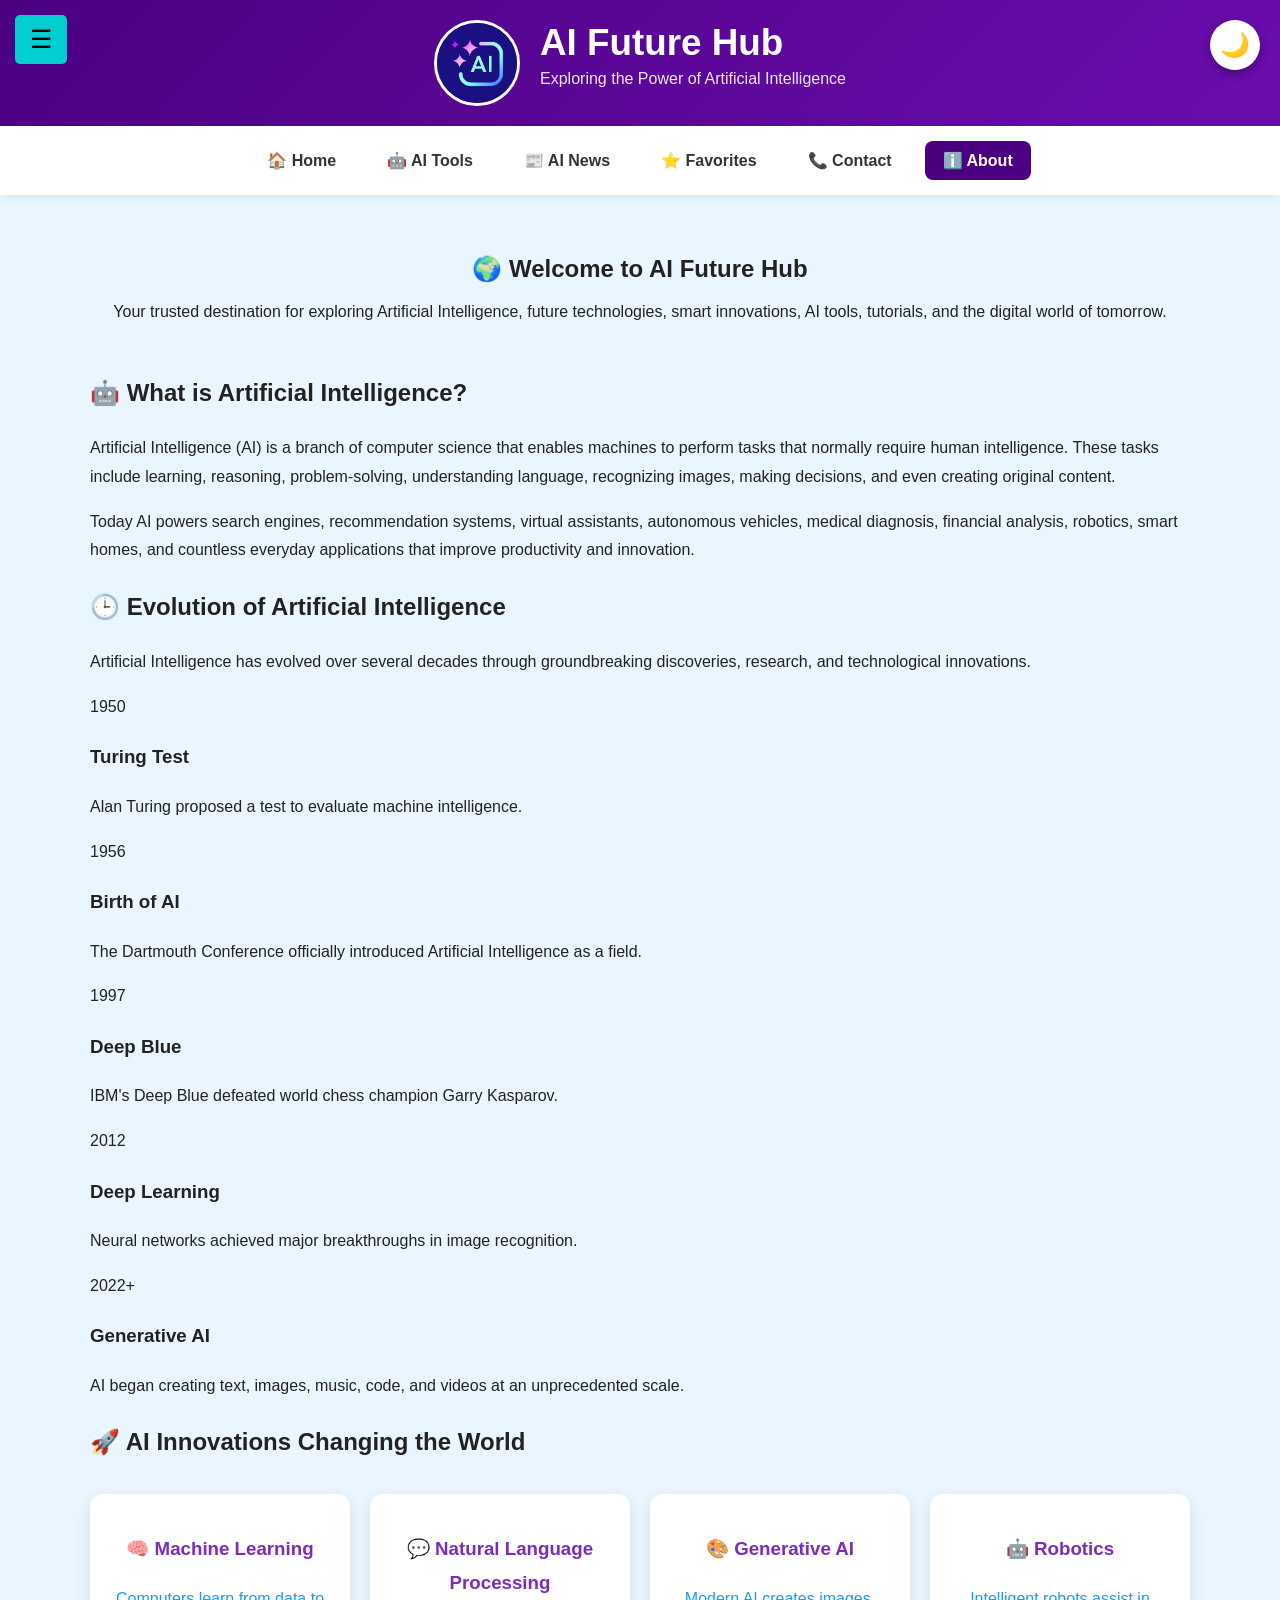
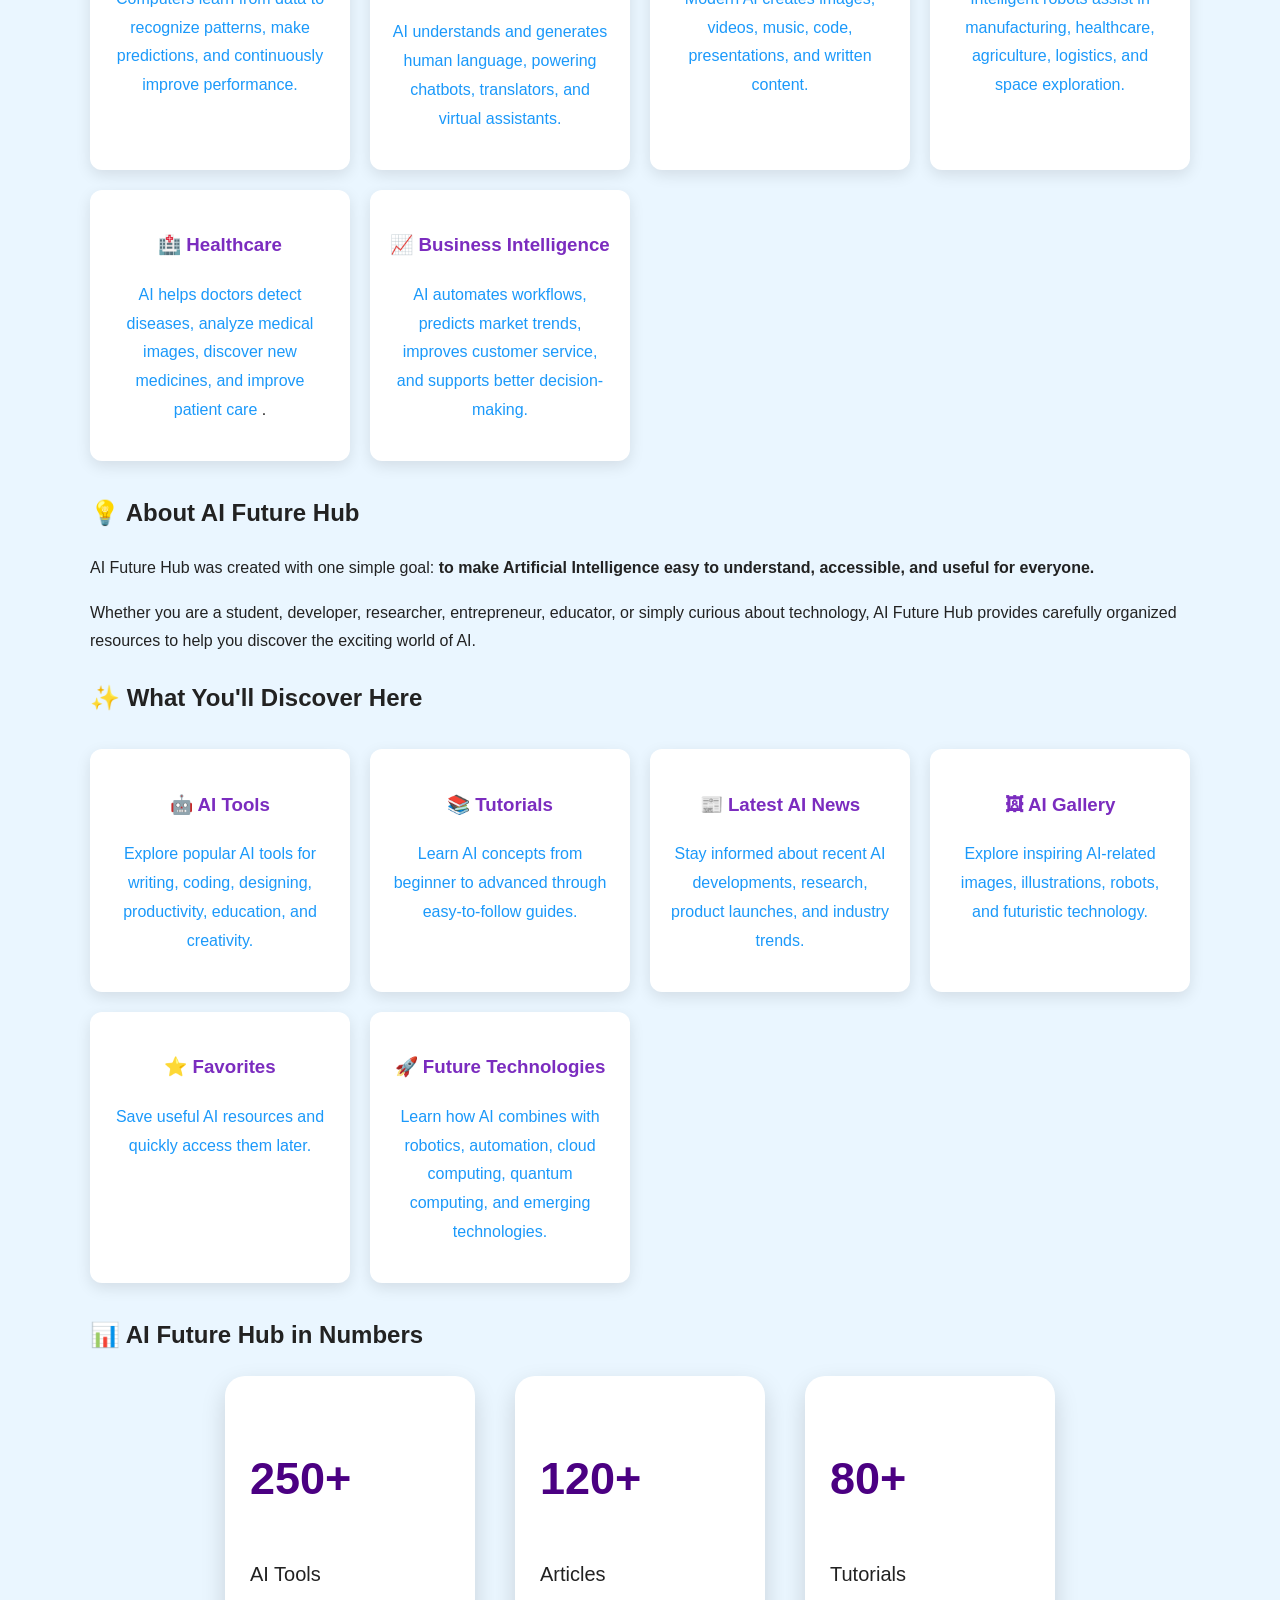
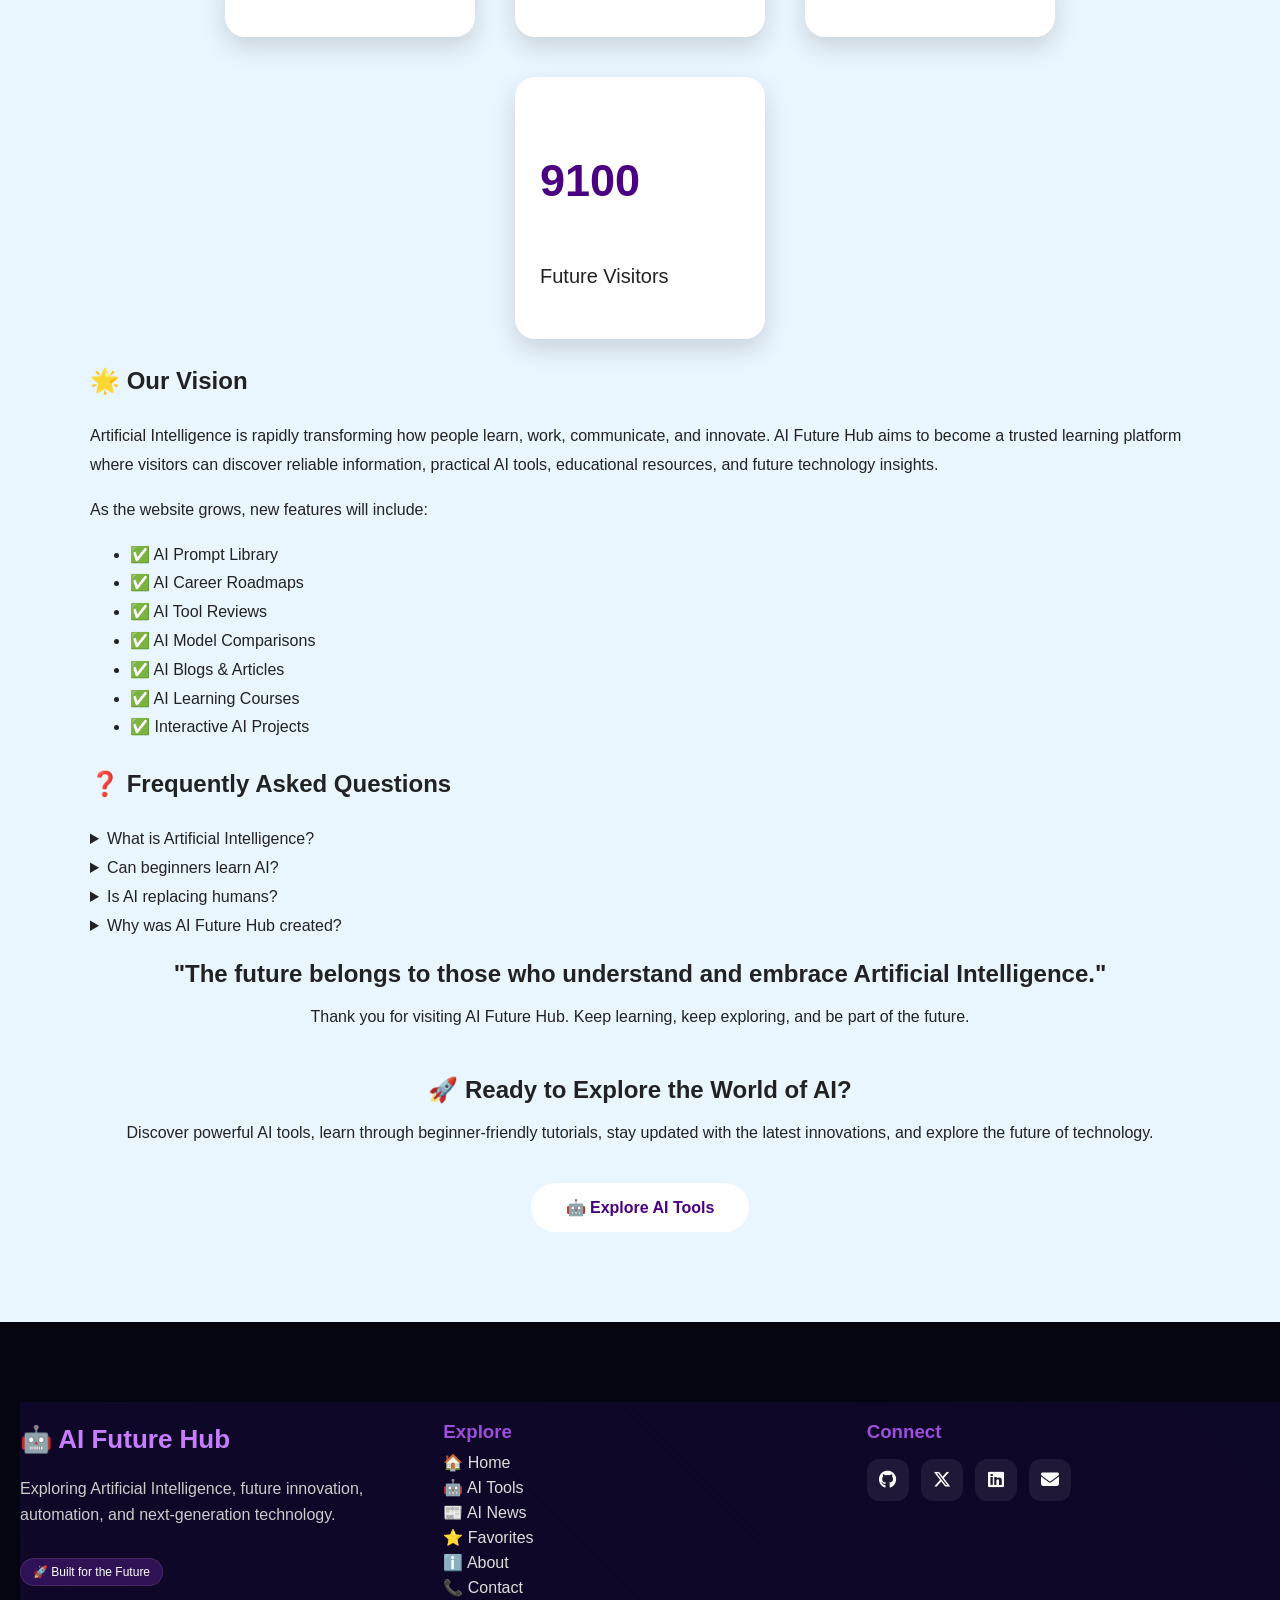
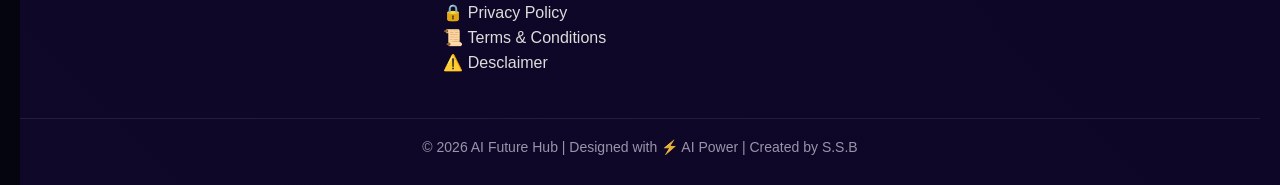
==== commit 84d4da82: "Update about.html" ====
--- a/about.html
+++ b/about.html
@@ -4,7 +4,7 @@
 <head>
 
 
-    <title> AI Future Hub</title>
+    <title>About - AI Future Hub</title>
 
 
     <meta charset="UTF-8">
@@ -809,4 +809,4 @@
 
 </body>
 
-</html>+</html>
